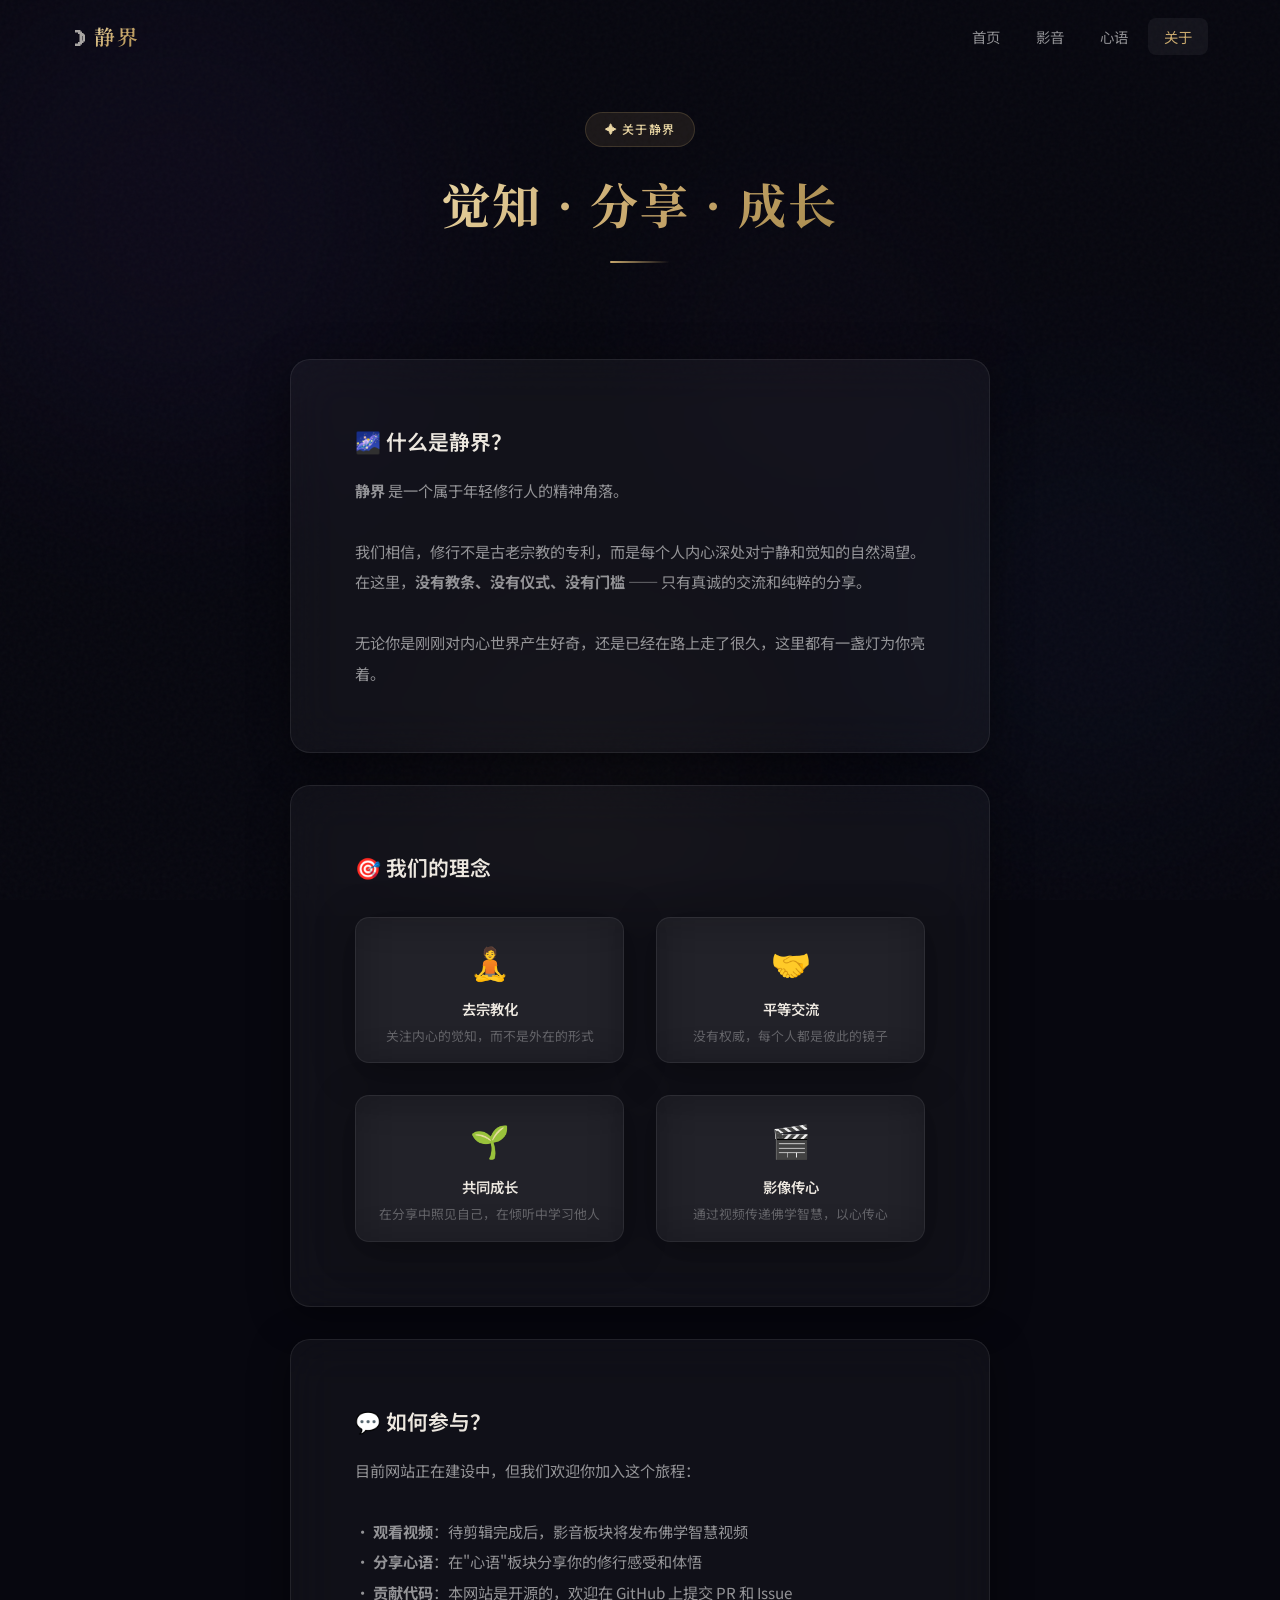
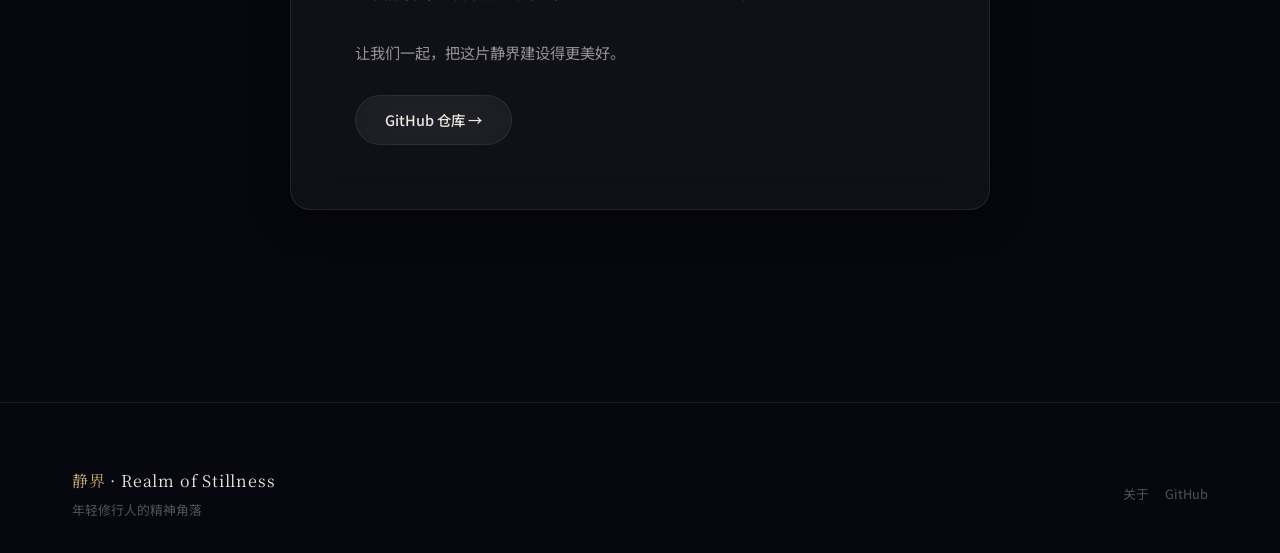
==== about.html @ 149574c6 "🎉 初版：静界网站 年轻修行人的精神角落 - 玻璃拟态(Glassmorphism) UI设计 - 深空底色 + 金色点缀配色系统 - 首页、影音、心语、关于 四个页面 - 响应式设计，适配桌面和移动" ====
<!DOCTYPE html>
<html lang="zh-CN">
<head>
  <meta charset="UTF-8">
  <meta name="viewport" content="width=device-width, initial-scale=1.0">
  <title>关于 · 静界</title>
  <meta name="description" content="关于静界 — 年轻修行人的精神角落的使命与愿景。">
  <link rel="stylesheet" href="css/style.css">
  <link rel="icon" href="data:image/svg+xml,<svg xmlns='http://www.w3.org/2000/svg' viewBox='0 0 100 100'><text y='.9em' font-size='90'>☽</text></svg>">
</head>
<body>

  <div class="background-canvas">
    <div class="orb"></div>
    <div class="orb"></div>
    <div class="orb"></div>
    <div class="orb"></div>
  </div>

  <nav class="navbar" id="navbar">
    <div class="navbar-inner">
      <a href="index.html" class="navbar-logo">
        <span class="logo-icon">☽</span>
        <span class="gold-text">静界</span>
      </a>
      <button class="menu-toggle" id="menuToggle" aria-label="菜单">
        <span></span><span></span><span></span>
      </button>
      <ul class="navbar-links" id="navLinks">
        <li><a href="index.html">首页</a></li>
        <li><a href="videos.html">影音</a></li>
        <li><a href="experience.html">心语</a></li>
        <li><a href="about.html" class="active">关于</a></li>
      </ul>
    </div>
  </nav>

  <section class="about-section">
    <div class="container">
      <div class="about-hero fade-in">
        <div class="hero-badge" style="display:inline-block;margin-bottom:1rem;">✦ 关于静界</div>
        <h1 class="section-title">
          <span class="chinese-title gold-text">觉知 · 分享 · 成长</span>
        </h1>
        <div class="divider divider-center"></div>
      </div>

      <div class="glass about-card fade-in fade-in-delay-1">
        <h2>🌌 什么是静界？</h2>
        <p>
          <strong>静界</strong> 是一个属于年轻修行人的精神角落。<br><br>
          我们相信，修行不是古老宗教的专利，而是每个人内心深处对宁静和觉知的自然渴望。在这里，<strong>没有教条、没有仪式、没有门槛</strong> —— 只有真诚的交流和纯粹的分享。<br><br>
          无论你是刚刚对内心世界产生好奇，还是已经在路上走了很久，这里都有一盏灯为你亮着。
        </p>
      </div>

      <div class="glass about-card fade-in fade-in-delay-2">
        <h2>🎯 我们的理念</h2>
        <div class="values">
          <div class="value-item glass" style="border-radius:var(--radius-md);padding:var(--space-sm);">
            <div class="value-icon">🧘</div>
            <h3>去宗教化</h3>
            <p>关注内心的觉知，而不是外在的形式</p>
          </div>
          <div class="value-item glass" style="border-radius:var(--radius-md);padding:var(--space-sm);">
            <div class="value-icon">🤝</div>
            <h3>平等交流</h3>
            <p>没有权威，每个人都是彼此的镜子</p>
          </div>
          <div class="value-item glass" style="border-radius:var(--radius-md);padding:var(--space-sm);">
            <div class="value-icon">🌱</div>
            <h3>共同成长</h3>
            <p>在分享中照见自己，在倾听中学习他人</p>
          </div>
          <div class="value-item glass" style="border-radius:var(--radius-md);padding:var(--space-sm);">
            <div class="value-icon">🎬</div>
            <h3>影像传心</h3>
            <p>通过视频传递佛学智慧，以心传心</p>
          </div>
        </div>
      </div>

      <div class="glass about-card fade-in fade-in-delay-3">
        <h2>💬 如何参与？</h2>
        <p>
          目前网站正在建设中，但我们欢迎你加入这个旅程：<br><br>
          · <strong>观看视频</strong>：待剪辑完成后，影音板块将发布佛学智慧视频<br>
          · <strong>分享心语</strong>：在"心语"板块分享你的修行感受和体悟<br>
          · <strong>贡献代码</strong>：本网站是开源的，欢迎在 GitHub 上提交 PR 和 Issue<br><br>
          让我们一起，把这片静界建设得更美好。
        </p>
        <br>
        <a href="https://github.com/tancong/jingjie" target="_blank" class="btn btn-glass" style="border-radius:100px;">
          GitHub 仓库 →
        </a>
      </div>
    </div>
  </section>

  <footer class="footer">
    <div class="container">
      <div class="footer-inner">
        <div>
          <div class="footer-brand"><span class="gold-text">静界</span> · Realm of Stillness</div>
          <div class="footer-text" style="margin-top:0.3rem;">年轻修行人的精神角落</div>
        </div>
        <div class="footer-links">
          <a href="about.html">关于</a>
          <a href="https://github.com/tancong/jingjie" target="_blank">GitHub</a>
        </div>
      </div>
    </div>
  </footer>

  <script src="js/main.js"></script>
</body>
</html>
---- css/style.css ----
/* ============================================
   静界 · Realm of Stillness
   Glass UI Design System
   ============================================ */

/* ----- Fonts ----- */
@import url('https://fonts.googleapis.com/css2?family=Noto+Serif+SC:wght@400;600;700&family=Noto+Sans+SC:wght@300;400;500;700&family=Inter:wght@300;400;500;600&display=swap');

/* ----- Reset & Base ----- */
*, *::before, *::after {
  margin: 0;
  padding: 0;
  box-sizing: border-box;
}

html {
  scroll-behavior: smooth;
  font-size: 16px;
}

body {
  font-family: 'Noto Sans SC', 'Inter', -apple-system, BlinkMacSystemFont, sans-serif;
  background: var(--bg-deep);
  color: var(--text-primary);
  min-height: 100vh;
  overflow-x: hidden;
  line-height: 1.7;
  -webkit-font-smoothing: antialiased;
}

/* ----- Design Tokens ----- */
:root {
  /* Background */
  --bg-deep: #07070f;
  --bg-dark: #0a0a1a;
  --bg-mid: #0f0f24;
  --bg-surface: #14142e;

  /* Glass */
  --glass-bg: rgba(255, 255, 255, 0.04);
  --glass-bg-hover: rgba(255, 255, 255, 0.08);
  --glass-bg-strong: rgba(255, 255, 255, 0.08);
  --glass-border: rgba(255, 255, 255, 0.08);
  --glass-border-hover: rgba(255, 255, 255, 0.18);
  --glass-shadow: 0 8px 40px rgba(0, 0, 0, 0.4);
  --glass-blur: blur(24px);

  /* Accent */
  --accent: #c9a96e;
  --accent-light: #e8d5a3;
  --accent-dim: #a88b4e;
  --accent-glow: rgba(201, 169, 110, 0.15);

  /* Text */
  --text-primary: #ede8e0;
  --text-secondary: rgba(255, 255, 255, 0.55);
  --text-tertiary: rgba(255, 255, 255, 0.3);

  /* Sizing */
  --radius-sm: 8px;
  --radius-md: 14px;
  --radius-lg: 20px;
  --radius-xl: 28px;

  /* Spacing */
  --space-xs: 0.5rem;
  --space-sm: 1rem;
  --space-md: 2rem;
  --space-lg: 4rem;
  --space-xl: 6rem;

  /* Transitions */
  --transition-fast: 0.2s ease;
  --transition-default: 0.35s cubic-bezier(0.4, 0, 0.2, 1);
  --transition-slow: 0.6s cubic-bezier(0.4, 0, 0.2, 1);

  /* Container */
  --container-max: 1200px;
}

/* ----- Background Canvas (animated) ----- */
.background-canvas {
  position: fixed;
  top: 0;
  left: 0;
  width: 100%;
  height: 100%;
  z-index: -1;
  overflow: hidden;
}

.background-canvas .orb {
  position: absolute;
  border-radius: 50%;
  filter: blur(100px);
  opacity: 0.3;
  animation: orbFloat 20s ease-in-out infinite;
}

.background-canvas .orb:nth-child(1) {
  width: 600px;
  height: 600px;
  background: radial-gradient(circle, rgba(100, 60, 180, 0.3), transparent);
  top: -10%;
  left: -10%;
  animation-delay: 0s;
  animation-duration: 25s;
}

.background-canvas .orb:nth-child(2) {
  width: 500px;
  height: 500px;
  background: radial-gradient(circle, rgba(60, 100, 200, 0.2), transparent);
  top: 40%;
  right: -5%;
  animation-delay: -5s;
  animation-duration: 20s;
}

.background-canvas .orb:nth-child(3) {
  width: 400px;
  height: 400px;
  background: radial-gradient(circle, rgba(180, 140, 80, 0.15), transparent);
  bottom: -10%;
  left: 30%;
  animation-delay: -10s;
  animation-duration: 22s;
}

.background-canvas .orb:nth-child(4) {
  width: 350px;
  height: 350px;
  background: radial-gradient(circle, rgba(140, 80, 180, 0.15), transparent);
  top: 20%;
  left: 50%;
  animation-delay: -15s;
  animation-duration: 18s;
}

@keyframes orbFloat {
  0%, 100% { transform: translate(0, 0) scale(1); }
  25% { transform: translate(50px, -60px) scale(1.05); }
  50% { transform: translate(-30px, 40px) scale(0.95); }
  75% { transform: translate(60px, 30px) scale(1.02); }
}

/* Subtle grain overlay */
.background-canvas::after {
  content: '';
  position: absolute;
  top: 0;
  left: 0;
  width: 100%;
  height: 100%;
  opacity: 0.03;
  background-image: url("data:image/svg+xml,%3Csvg viewBox='0 0 256 256' xmlns='http://www.w3.org/2000/svg'%3E%3Cfilter id='n'%3E%3CfeTurbulence type='fractalNoise' baseFrequency='0.9' numOctaves='4' stitchTiles='stitch'/%3E%3C/filter%3E%3Crect width='100%25' height='100%25' filter='url(%23n)'/%3E%3C/svg%3E");
  pointer-events: none;
}

/* ----- Glass Card ----- */
.glass {
  background: var(--glass-bg);
  backdrop-filter: var(--glass-blur);
  -webkit-backdrop-filter: var(--glass-blur);
  border: 1px solid var(--glass-border);
  border-radius: var(--radius-lg);
  box-shadow: var(--glass-shadow);
  transition: all var(--transition-default);
}

.glass:hover {
  background: var(--glass-bg-hover);
  border-color: var(--glass-border-hover);
  transform: translateY(-2px);
  box-shadow: 0 12px 48px rgba(0, 0, 0, 0.5), 0 0 40px var(--accent-glow);
}

.glass-strong {
  background: var(--glass-bg-strong);
  backdrop-filter: var(--glass-blur);
  -webkit-backdrop-filter: var(--glass-blur);
  border: 1px solid var(--glass-border);
  border-radius: var(--radius-lg);
  box-shadow: var(--glass-shadow);
}

.glass-card {
  padding: var(--space-md);
}

/* ----- Typography ----- */
.chinese-title {
  font-family: 'Noto Serif SC', 'Noto Sans SC', serif;
  font-weight: 700;
  letter-spacing: 0.05em;
}

.serif-text {
  font-family: 'Noto Serif SC', serif;
}

.gold-text {
  background: linear-gradient(135deg, var(--accent-light), var(--accent), var(--accent-dim));
  -webkit-background-clip: text;
  -webkit-text-fill-color: transparent;
  background-clip: text;
}

/* ----- Layout ----- */
.container {
  max-width: var(--container-max);
  margin: 0 auto;
  padding: 0 var(--space-md);
}

section {
  padding: var(--space-xl) 0;
}

.section-label {
  font-size: 0.75rem;
  text-transform: uppercase;
  letter-spacing: 0.15em;
  color: var(--accent);
  margin-bottom: var(--space-xs);
  font-weight: 500;
}

.section-title {
  font-size: clamp(1.5rem, 3vw, 2rem);
  font-weight: 700;
  margin-bottom: var(--space-sm);
  color: var(--text-primary);
}

.section-subtitle {
  color: var(--text-secondary);
  font-size: 0.95rem;
  max-width: 600px;
  line-height: 1.8;
}

/* ----- Navigation ----- */
.navbar {
  position: fixed;
  top: 0;
  left: 0;
  width: 100%;
  z-index: 1000;
  padding: 1rem 0;
  transition: all var(--transition-default);
}

.navbar.scrolled {
  background: rgba(7, 7, 15, 0.7);
  backdrop-filter: blur(30px);
  -webkit-backdrop-filter: blur(30px);
  border-bottom: 1px solid rgba(255, 255, 255, 0.05);
  padding: 0.6rem 0;
}

.navbar-inner {
  display: flex;
  align-items: center;
  justify-content: space-between;
  max-width: var(--container-max);
  margin: 0 auto;
  padding: 0 var(--space-md);
}

.navbar-logo {
  font-family: 'Noto Serif SC', serif;
  font-size: 1.3rem;
  font-weight: 700;
  color: var(--text-primary);
  text-decoration: none;
  letter-spacing: 0.1em;
  display: flex;
  align-items: center;
  gap: 0.5rem;
}

.navbar-logo .logo-icon {
  font-size: 1.5rem;
  opacity: 0.7;
}

.navbar-logo .gold-text {
  font-weight: 600;
}

.navbar-links {
  display: flex;
  gap: 0.25rem;
  list-style: none;
  align-items: center;
}

.navbar-links a {
  color: var(--text-secondary);
  text-decoration: none;
  padding: 0.5rem 1rem;
  border-radius: var(--radius-sm);
  font-size: 0.9rem;
  font-weight: 400;
  transition: all var(--transition-fast);
  position: relative;
}

.navbar-links a:hover,
.navbar-links a.active {
  color: var(--text-primary);
  background: rgba(255, 255, 255, 0.05);
}

.navbar-links a.active {
  color: var(--accent);
}

/* Mobile menu toggle */
.menu-toggle {
  display: none;
  flex-direction: column;
  gap: 5px;
  cursor: pointer;
  padding: 4px;
  background: none;
  border: none;
}

.menu-toggle span {
  display: block;
  width: 24px;
  height: 1.5px;
  background: var(--text-primary);
  border-radius: 2px;
  transition: all var(--transition-fast);
}

/* ----- Hero ----- */
.hero {
  min-height: 100vh;
  display: flex;
  align-items: center;
  justify-content: center;
  text-align: center;
  padding: var(--space-md);
  position: relative;
}

.hero-content {
  max-width: 720px;
}

.hero-badge {
  display: inline-block;
  padding: 0.4rem 1.2rem;
  border-radius: 100px;
  font-size: 0.75rem;
  letter-spacing: 0.1em;
  color: var(--accent-light);
  background: rgba(201, 169, 110, 0.1);
  border: 1px solid rgba(201, 169, 110, 0.2);
  margin-bottom: var(--space-md);
  font-weight: 500;
}

.hero-title {
  font-size: clamp(2.5rem, 6vw, 4.5rem);
  line-height: 1.2;
  margin-bottom: var(--space-sm);
  letter-spacing: 0.02em;
}

.hero-title .chinese-title {
  margin-bottom: 0.3rem;
}

.hero-subtitle {
  font-size: clamp(1rem, 2vw, 1.2rem);
  color: var(--text-secondary);
  line-height: 1.9;
  margin-bottom: var(--space-lg);
  font-weight: 300;
}

.hero-actions {
  display: flex;
  gap: var(--space-sm);
  justify-content: center;
  flex-wrap: wrap;
}

/* ----- Buttons ----- */
.btn {
  display: inline-flex;
  align-items: center;
  gap: 0.5rem;
  padding: 0.75rem 1.8rem;
  border-radius: 100px;
  font-size: 0.9rem;
  font-weight: 500;
  text-decoration: none;
  cursor: pointer;
  border: none;
  transition: all var(--transition-default);
  font-family: inherit;
}

.btn-primary {
  background: linear-gradient(135deg, var(--accent), var(--accent-dim));
  color: #0a0a1a;
  box-shadow: 0 4px 20px rgba(201, 169, 110, 0.25);
}

.btn-primary:hover {
  transform: translateY(-2px);
  box-shadow: 0 8px 30px rgba(201, 169, 110, 0.35);
}

.btn-glass {
  background: var(--glass-bg);
  backdrop-filter: var(--glass-blur);
  -webkit-backdrop-filter: var(--glass-blur);
  border: 1px solid var(--glass-border);
  color: var(--text-primary);
}

.btn-glass:hover {
  background: var(--glass-bg-hover);
  border-color: var(--glass-border-hover);
  transform: translateY(-2px);
}

.btn-sm {
  padding: 0.5rem 1.2rem;
  font-size: 0.8rem;
}

/* ----- Page Header ----- */
.page-header {
  padding-top: calc(80px + var(--space-xl));
  padding-bottom: var(--space-lg);
  text-align: center;
}

.page-header .section-title {
  font-size: clamp(2rem, 4vw, 2.8rem);
}

/* ----- Video Grid ----- */
.video-grid {
  display: grid;
  grid-template-columns: repeat(auto-fill, minmax(320px, 1fr));
  gap: var(--space-md);
  padding-bottom: var(--space-xl);
}

.video-card {
  border-radius: var(--radius-lg);
  overflow: hidden;
  cursor: pointer;
}

.video-card .video-thumb {
  position: relative;
  aspect-ratio: 16 / 9;
  background: var(--bg-surface);
  overflow: hidden;
  display: flex;
  align-items: center;
  justify-content: center;
}

.video-card .video-thumb .placeholder-icon {
  font-size: 3rem;
  opacity: 0.3;
}

.video-card .video-thumb .play-button {
  position: absolute;
  top: 50%;
  left: 50%;
  transform: translate(-50%, -50%);
  width: 56px;
  height: 56px;
  border-radius: 50%;
  background: rgba(255, 255, 255, 0.1);
  backdrop-filter: blur(12px);
  -webkit-backdrop-filter: blur(12px);
  border: 1.5px solid rgba(255, 255, 255, 0.2);
  display: flex;
  align-items: center;
  justify-content: center;
  transition: all var(--transition-default);
  color: var(--text-primary);
  font-size: 1.2rem;
}

.video-card:hover .play-button {
  background: var(--accent);
  border-color: var(--accent);
  color: #0a0a1a;
  transform: translate(-50%, -50%) scale(1.1);
  box-shadow: 0 0 40px rgba(201, 169, 110, 0.4);
}

.video-card .video-info {
  padding: var(--space-sm);
}

.video-card .video-info h3 {
  font-size: 1rem;
  font-weight: 600;
  margin-bottom: 0.3rem;
  color: var(--text-primary);
}

.video-card .video-info p {
  font-size: 0.85rem;
  color: var(--text-secondary);
  line-height: 1.6;
}

.video-card .video-meta {
  display: flex;
  align-items: center;
  gap: 0.75rem;
  margin-top: 0.5rem;
  font-size: 0.75rem;
  color: var(--text-tertiary);
}

/* ----- Experience Cards ----- */
.experience-grid {
  display: grid;
  grid-template-columns: repeat(auto-fill, minmax(340px, 1fr));
  gap: var(--space-md);
  padding-bottom: var(--space-xl);
}

.experience-card {
  padding: var(--space-md);
  border-radius: var(--radius-lg);
}

.experience-card .exp-header {
  display: flex;
  align-items: center;
  gap: var(--space-sm);
  margin-bottom: var(--space-sm);
}

.experience-card .exp-avatar {
  width: 42px;
  height: 42px;
  border-radius: 50%;
  background: linear-gradient(135deg, var(--accent-glow), var(--glass-bg-strong));
  border: 1px solid var(--glass-border);
  display: flex;
  align-items: center;
  justify-content: center;
  font-size: 1.2rem;
}

.experience-card .exp-author {
  font-size: 0.9rem;
  font-weight: 500;
}

.experience-card .exp-time {
  font-size: 0.75rem;
  color: var(--text-tertiary);
}

.experience-card .exp-content {
  font-size: 0.9rem;
  color: var(--text-secondary);
  line-height: 1.8;
  margin-bottom: var(--space-sm);
}

.experience-card .exp-tags {
  display: flex;
  gap: 0.4rem;
  flex-wrap: wrap;
}

.experience-card .exp-tags span {
  padding: 0.2rem 0.6rem;
  border-radius: 100px;
  font-size: 0.7rem;
  background: rgba(201, 169, 110, 0.1);
  color: var(--accent-light);
  border: 1px solid rgba(201, 169, 110, 0.15);
}

/* ----- About Page ----- */
.about-section {
  padding-top: calc(80px + var(--space-md));
  padding-bottom: var(--space-xl);
}

.about-hero {
  text-align: center;
  max-width: 700px;
  margin: 0 auto var(--space-xl);
}

.about-hero .section-title {
  font-size: clamp(2rem, 4vw, 3rem);
}

.about-card {
  padding: var(--space-lg);
  max-width: 700px;
  margin: 0 auto var(--space-md);
}

.about-card h2 {
  font-size: 1.3rem;
  margin-bottom: var(--space-sm);
  font-weight: 600;
}

.about-card p {
  color: var(--text-secondary);
  line-height: 2;
  font-size: 0.95rem;
}

.about-card .values {
  display: grid;
  grid-template-columns: 1fr 1fr;
  gap: var(--space-md);
  margin-top: var(--space-md);
}

.value-item {
  text-align: center;
  padding: var(--space-sm);
}

.value-item .value-icon {
  font-size: 2rem;
  margin-bottom: 0.5rem;
}

.value-item h3 {
  font-size: 0.9rem;
  font-weight: 600;
  margin-bottom: 0.3rem;
}

.value-item p {
  font-size: 0.8rem;
  color: var(--text-tertiary);
  line-height: 1.6;
}

/* ----- Footer ----- */
.footer {
  border-top: 1px solid var(--glass-border);
  padding: var(--space-lg) 0 var(--space-md);
  margin-top: var(--space-lg);
}

.footer-inner {
  display: flex;
  justify-content: space-between;
  align-items: center;
  flex-wrap: wrap;
  gap: var(--space-sm);
}

.footer-brand {
  font-family: 'Noto Serif SC', serif;
  font-size: 1rem;
  letter-spacing: 0.05em;
}

.footer-text {
  color: var(--text-tertiary);
  font-size: 0.8rem;
}

.footer-links {
  display: flex;
  gap: var(--space-sm);
}

.footer-links a {
  color: var(--text-tertiary);
  text-decoration: none;
  font-size: 0.8rem;
  transition: color var(--transition-fast);
}

.footer-links a:hover {
  color: var(--accent);
}

/* ----- Animations ----- */
.fade-in {
  opacity: 0;
  transform: translateY(30px);
  transition: opacity 0.8s ease, transform 0.8s ease;
}

.fade-in.visible {
  opacity: 1;
  transform: translateY(0);
}

.fade-in-delay-1 { transition-delay: 0.1s; }
.fade-in-delay-2 { transition-delay: 0.2s; }
.fade-in-delay-3 { transition-delay: 0.3s; }
.fade-in-delay-4 { transition-delay: 0.4s; }

/* Scroll indicator */
.scroll-indicator {
  position: absolute;
  bottom: 2rem;
  left: 50%;
  transform: translateX(-50%);
  display: flex;
  flex-direction: column;
  align-items: center;
  gap: 0.5rem;
  color: var(--text-tertiary);
  font-size: 0.7rem;
  letter-spacing: 0.1em;
  animation: scrollBounce 2s ease-in-out infinite;
}

.scroll-indicator .scroll-line {
  width: 1px;
  height: 40px;
  background: linear-gradient(to bottom, var(--text-tertiary), transparent);
}

@keyframes scrollBounce {
  0%, 100% { transform: translateX(-50%) translateY(0); }
  50% { transform: translateX(-50%) translateY(8px); }
}

/* ----- Section Divider ----- */
.divider {
  width: 60px;
  height: 2px;
  background: linear-gradient(90deg, var(--accent), transparent);
  margin: var(--space-sm) 0 var(--space-md);
  border-radius: 2px;
}

.divider-center {
  margin-left: auto;
  margin-right: auto;
}

/* ----- Empty State ----- */
.empty-state {
  text-align: center;
  padding: var(--space-xl) var(--space-md);
}

.empty-state .empty-icon {
  font-size: 4rem;
  opacity: 0.2;
  margin-bottom: var(--space-sm);
}

.empty-state h3 {
  font-size: 1.2rem;
  margin-bottom: 0.5rem;
}

.empty-state p {
  color: var(--text-tertiary);
  font-size: 0.9rem;
}

/* ----- Responsive ----- */
@media (max-width: 768px) {
  :root {
    --space-md: 1.25rem;
    --space-lg: 2.5rem;
    --space-xl: 4rem;
  }

  .navbar-links {
    display: none;
    position: fixed;
    top: 0;
    left: 0;
    width: 100%;
    height: 100vh;
    background: rgba(7, 7, 15, 0.95);
    backdrop-filter: blur(30px);
    -webkit-backdrop-filter: blur(30px);
    flex-direction: column;
    align-items: center;
    justify-content: center;
    gap: 0.5rem;
  }

  .navbar-links.open {
    display: flex;
  }

  .navbar-links a {
    font-size: 1.2rem;
    padding: 0.8rem 2rem;
  }

  .menu-toggle {
    display: flex;
  }

  .video-grid {
    grid-template-columns: 1fr;
  }

  .experience-grid {
    grid-template-columns: 1fr;
  }

  .about-card {
    padding: var(--space-md);
  }

  .about-card .values {
    grid-template-columns: 1fr;
  }

  .footer-inner {
    flex-direction: column;
    text-align: center;
  }

  .hero-actions {
    flex-direction: column;
    align-items: center;
  }
}

@media (max-width: 480px) {
  .hero-title {
    font-size: clamp(2rem, 8vw, 2.8rem);
  }
}

/* ----- Selection ----- */
::selection {
  background: rgba(201, 169, 110, 0.3);
  color: var(--text-primary);
}

/* ----- Scrollbar ----- */
::-webkit-scrollbar {
  width: 6px;
}

::-webkit-scrollbar-track {
  background: var(--bg-deep);
}

::-webkit-scrollbar-thumb {
  background: rgba(255, 255, 255, 0.08);
  border-radius: 3px;
}

::-webkit-scrollbar-thumb:hover {
  background: rgba(255, 255, 255, 0.15);
}
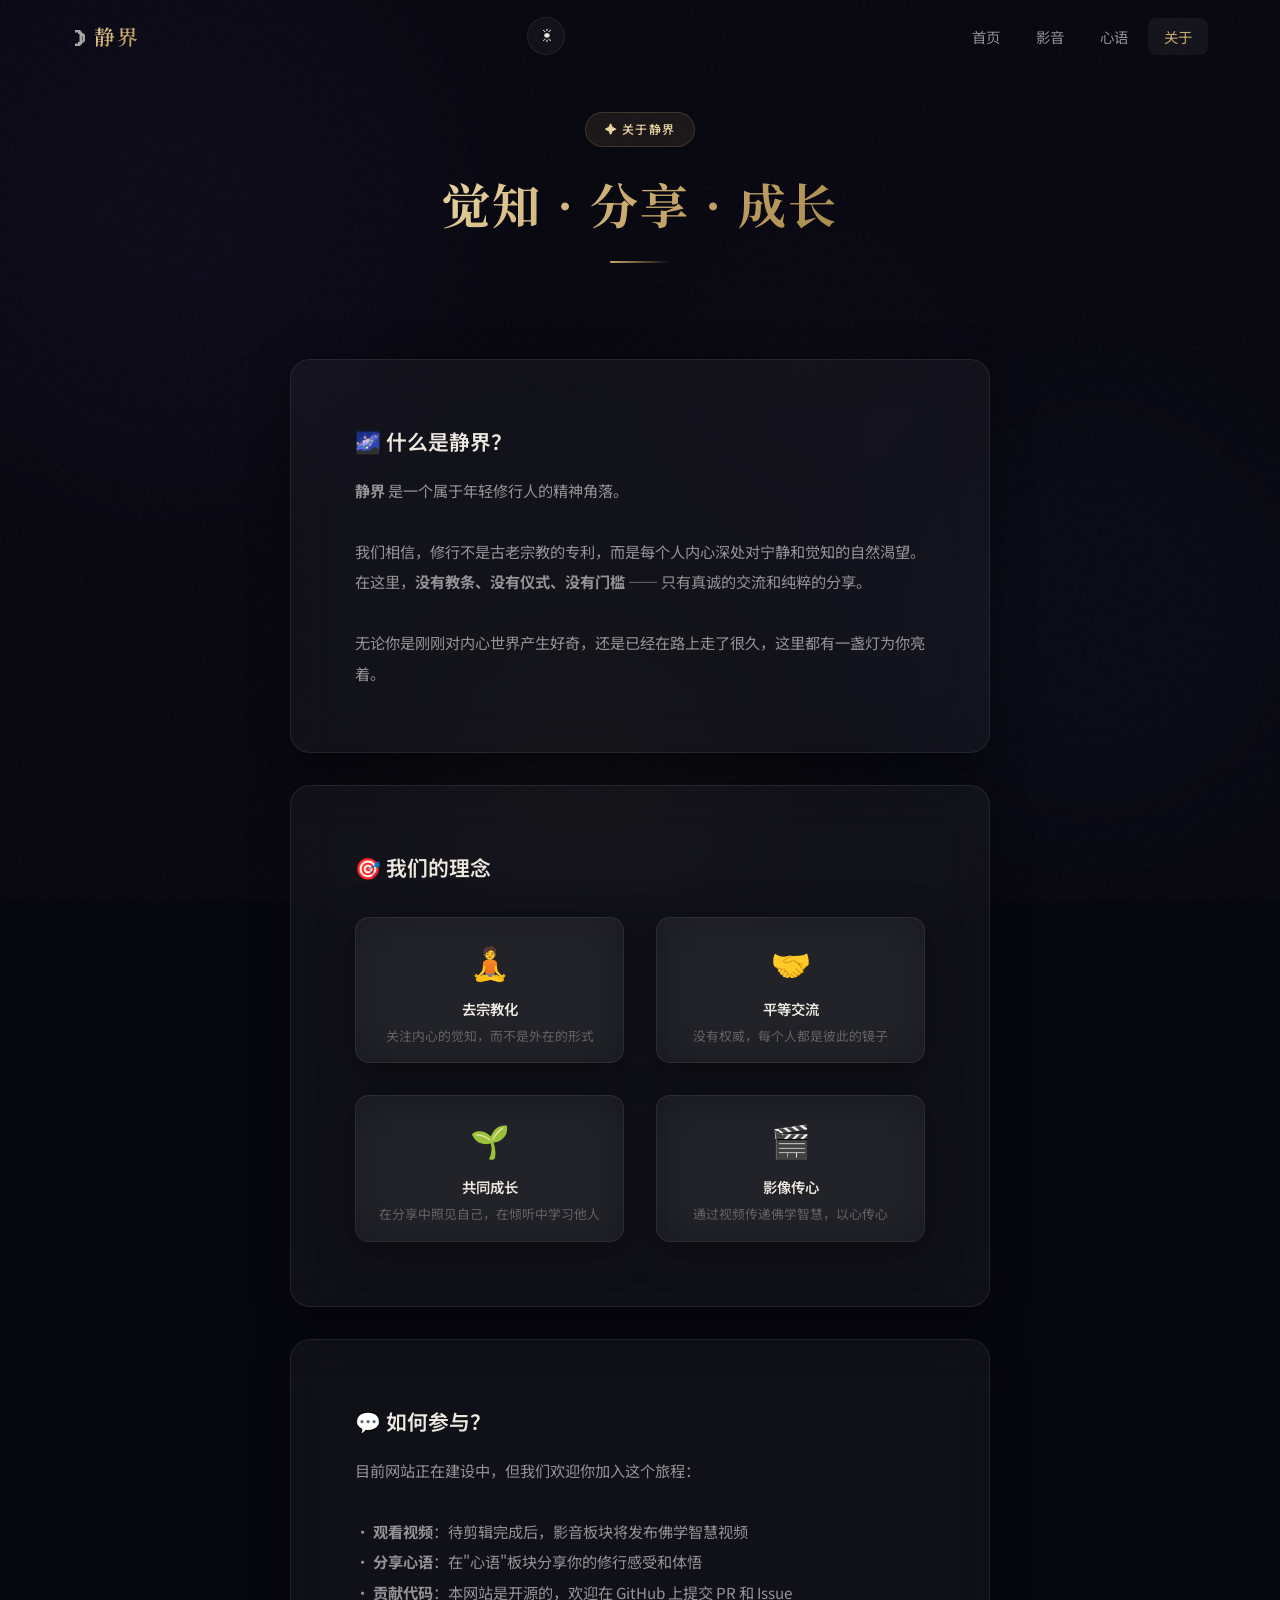
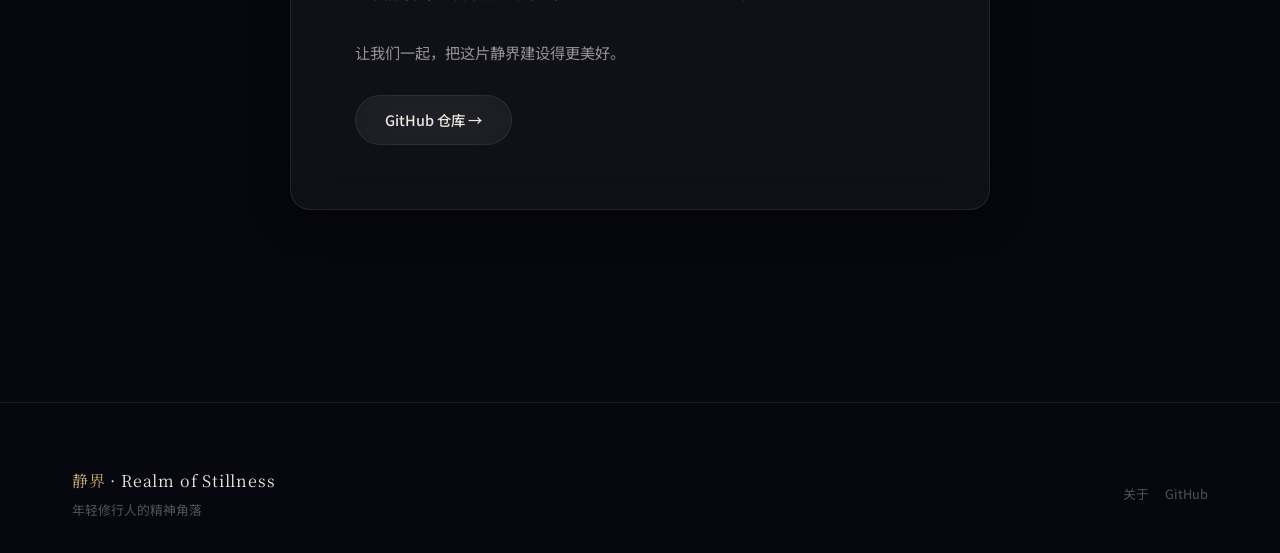
==== commit 61244317: "🌗 亮色/暗色主题切换 — 支持 localStorage 记忆" ====
--- a/about.html
+++ b/about.html
@@ -5,6 +5,21 @@
   <meta name="viewport" content="width=device-width, initial-scale=1.0">
   <title>关于 · 静界</title>
   <meta name="description" content="关于静界 — 年轻修行人的精神角落的使命与愿景。">
+  <!-- Open Graph -->
+  <meta property="og:title" content="觉知 · 分享 · 成长 — 关于静界">
+  <meta property="og:description" content="一个属于年轻修行人的精神角落。没有教条、没有仪式、没有门槛 — 只有真诚的交流和纯粹的分享。">
+  <meta property="og:url" content="https://1332505739.github.io/jingjie/about">
+  <meta property="og:type" content="website">
+  <meta property="og:site_name" content="静界">
+  <!-- Twitter Card -->
+  <meta name="twitter:card" content="summary_large_image">
+  <meta name="twitter:title" content="觉知 · 分享 · 成长 — 关于静界">
+  <meta name="twitter:description" content="一个属于年轻修行人的精神角落。没有教条、没有仪式、没有门槛。">
+  <link rel="preconnect" href="https://fonts.googleapis.com">
+  <link rel="preconnect" href="https://fonts.gstatic.com" crossorigin>
+  <link rel="preload" as="style" href="https://fonts.googleapis.com/css2?family=Noto+Serif+SC:wght@400;600;700&family=Noto+Sans+SC:wght@300;400;500;700&family=Inter:wght@300;400;500;600&display=swap">
+  <!-- Canonical -->
+  <link rel="canonical" href="https://1332505739.github.io/jingjie/about">
   <link rel="stylesheet" href="css/style.css">
   <link rel="icon" href="data:image/svg+xml,<svg xmlns='http://www.w3.org/2000/svg' viewBox='0 0 100 100'><text y='.9em' font-size='90'>☽</text></svg>">
 </head>
@@ -23,6 +38,7 @@
         <span class="logo-icon">☽</span>
         <span class="gold-text">静界</span>
       </a>
+      <button class="theme-toggle" id="themeToggle" aria-label="切换主题" title="切换亮色/暗色">☀</button>
       <button class="menu-toggle" id="menuToggle" aria-label="菜单">
         <span></span><span></span><span></span>
       </button>
@@ -90,7 +106,7 @@
           让我们一起，把这片静界建设得更美好。
         </p>
         <br>
-        <a href="https://github.com/tancong/jingjie" target="_blank" class="btn btn-glass" style="border-radius:100px;">
+        <a href="https://github.com/1332505739/jingjie" target="_blank" class="btn btn-glass" style="border-radius:100px;">
           GitHub 仓库 →
         </a>
       </div>
@@ -106,7 +122,7 @@
         </div>
         <div class="footer-links">
           <a href="about.html">关于</a>
-          <a href="https://github.com/tancong/jingjie" target="_blank">GitHub</a>
+          <a href="https://github.com/1332505739/jingjie" target="_blank">GitHub</a>
         </div>
       </div>
     </div>
--- a/css/style.css
+++ b/css/style.css
@@ -76,6 +76,47 @@
 
   /* Container */
   --container-max: 1200px;
+
+  /* Nav */
+  --nav-bg: rgba(7, 7, 15, 0.7);
+  --nav-menu-bg: rgba(7, 7, 15, 0.95);
+}
+
+/* ----- Light Theme ----- */
+[data-theme="light"] {
+  /* Background */
+  --bg-deep: #f3efe6;
+  --bg-dark: #faf7f1;
+  --bg-mid: #fffef9;
+  --bg-surface: #ede8da;
+
+  /* Glass */
+  --glass-bg: rgba(255, 255, 255, 0.55);
+  --glass-bg-hover: rgba(255, 255, 255, 0.78);
+  --glass-bg-strong: rgba(255, 255, 255, 0.65);
+  --glass-border: rgba(0, 0, 0, 0.06);
+  --glass-border-hover: rgba(0, 0, 0, 0.12);
+  --glass-shadow: 0 8px 40px rgba(0, 0, 0, 0.06);
+
+  /* Accent — same gold, slightly warmer */
+  --accent: #b8954a;
+  --accent-light: #d4bd82;
+  --accent-dim: #927535;
+  --accent-glow: rgba(184, 149, 74, 0.12);
+
+  /* Text */
+  --text-primary: #2c2416;
+  --text-secondary: rgba(44, 36, 22, 0.55);
+  --text-tertiary: rgba(44, 36, 22, 0.3);
+
+  /* Nav */
+  --nav-bg: rgba(243, 239, 230, 0.75);
+  --nav-menu-bg: rgba(243, 239, 230, 0.95);
+}
+
+/* Smooth theme transition */
+body, .glass, .glass-strong, .navbar, .btn, .footer {
+  transition: background-color 0.4s ease, color 0.4s ease, border-color 0.4s ease;
 }
 
 /* ----- Background Canvas (animated) ----- */
@@ -252,7 +293,7 @@
 }
 
 .navbar.scrolled {
-  background: rgba(7, 7, 15, 0.7);
+  background: var(--nav-bg);
   backdrop-filter: blur(30px);
   -webkit-backdrop-filter: blur(30px);
   border-bottom: 1px solid rgba(255, 255, 255, 0.05);
@@ -335,6 +376,36 @@
   background: var(--text-primary);
   border-radius: 2px;
   transition: all var(--transition-fast);
+}
+
+/* Theme toggle */
+.theme-toggle {
+  display: flex;
+  align-items: center;
+  justify-content: center;
+  width: 38px;
+  height: 38px;
+  border-radius: 50%;
+  border: 1px solid var(--glass-border);
+  background: var(--glass-bg);
+  backdrop-filter: var(--glass-blur);
+  -webkit-backdrop-filter: var(--glass-blur);
+  color: var(--text-primary);
+  font-size: 1.1rem;
+  cursor: pointer;
+  transition: all var(--transition-default);
+  margin-right: 0.25rem;
+}
+
+.theme-toggle:hover {
+  background: var(--glass-bg-hover);
+  border-color: var(--accent);
+  transform: scale(1.05);
+  box-shadow: 0 0 16px var(--accent-glow);
+}
+
+[data-theme="light"] .theme-toggle {
+  color: var(--accent-dim);
 }
 
 /* ----- Hero ----- */
@@ -795,7 +866,7 @@
     left: 0;
     width: 100%;
     height: 100vh;
-    background: rgba(7, 7, 15, 0.95);
+    background: var(--nav-menu-bg);
     backdrop-filter: blur(30px);
     -webkit-backdrop-filter: blur(30px);
     flex-direction: column;
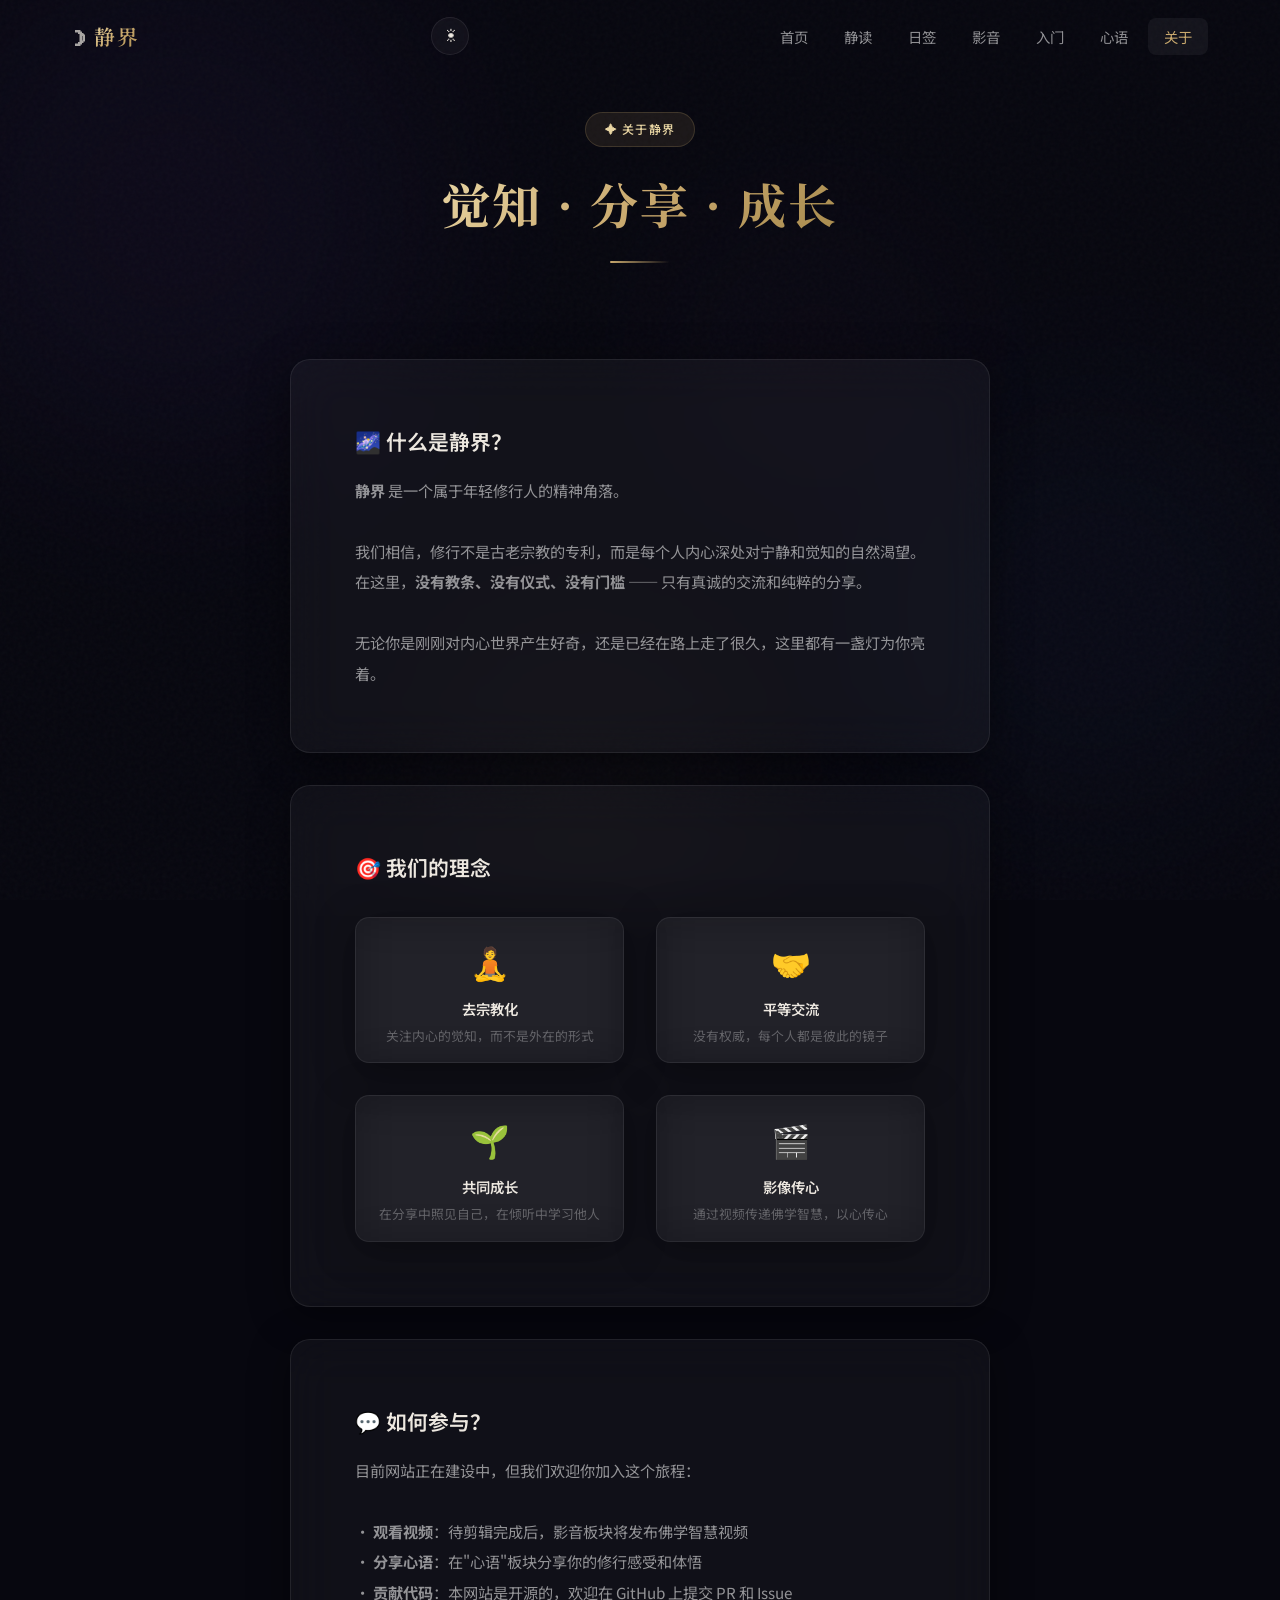
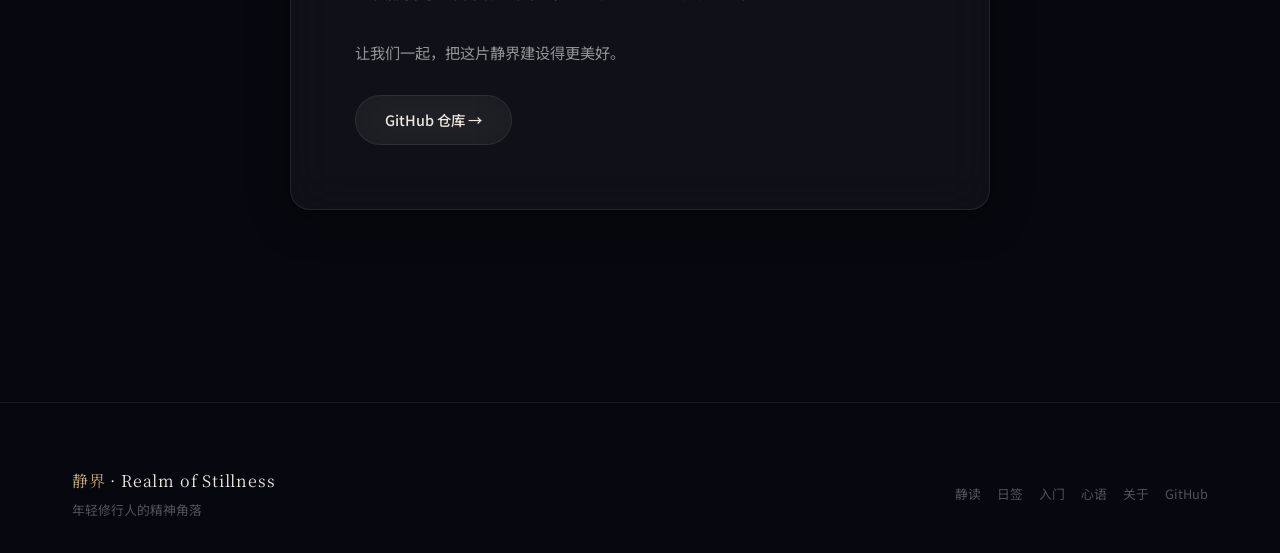
==== commit 7cfe8f64: "📚 内容扩展：静读、日签、入门 + 首页章节导航 + 全局翻新" ====
--- a/about.html
+++ b/about.html
@@ -44,7 +44,10 @@
       </button>
       <ul class="navbar-links" id="navLinks">
         <li><a href="index.html">首页</a></li>
+        <li><a href="jingdu.html">静读</a></li>
+        <li><a href="riqian.html">日签</a></li>
         <li><a href="videos.html">影音</a></li>
+        <li><a href="rumen.html">入门</a></li>
         <li><a href="experience.html">心语</a></li>
         <li><a href="about.html" class="active">关于</a></li>
       </ul>
@@ -121,6 +124,10 @@
           <div class="footer-text" style="margin-top:0.3rem;">年轻修行人的精神角落</div>
         </div>
         <div class="footer-links">
+          <a href="jingdu.html">静读</a>
+          <a href="riqian.html">日签</a>
+          <a href="rumen.html">入门</a>
+          <a href="experience.html">心语</a>
           <a href="about.html">关于</a>
           <a href="https://github.com/1332505739/jingjie" target="_blank">GitHub</a>
         </div>
--- a/css/style.css
+++ b/css/style.css
@@ -927,6 +927,288 @@
   color: var(--text-primary);
 }
 
+/* ----- Reading Cards (静读) ----- */
+.reading-card {
+  margin-bottom: var(--space-lg);
+  padding-bottom: var(--space-lg);
+  border-bottom: 1px solid var(--glass-border);
+}
+
+.reading-card:last-child {
+  border-bottom: none;
+  margin-bottom: var(--space-xl);
+}
+
+.reading-badge {
+  display: inline-block;
+  font-size: 0.7rem;
+  letter-spacing: 0.15em;
+  color: var(--accent);
+  margin-bottom: var(--space-sm);
+  font-weight: 500;
+}
+
+.reading-title {
+  font-family: 'Noto Serif SC', serif;
+  font-size: 1.6rem;
+  font-weight: 700;
+  margin-bottom: var(--space-sm);
+  color: var(--gold, var(--accent-light));
+}
+
+.reading-sutra {
+  background: var(--glass-bg);
+  border: 1px solid var(--glass-border);
+  border-left: 3px solid var(--accent);
+  border-radius: 0 var(--radius-md) var(--radius-md) 0;
+  padding: var(--space-sm) var(--space-md);
+  margin-bottom: var(--space-sm);
+}
+
+.sutra-original {
+  font-family: 'Noto Serif SC', serif;
+  font-size: 1.05rem;
+  line-height: 1.9;
+  color: var(--text-primary);
+  letter-spacing: 0.03em;
+}
+
+.sutra-source {
+  font-size: 0.75rem;
+  color: var(--text-tertiary);
+  margin-top: 0.5rem;
+  text-align: right;
+  font-style: italic;
+}
+
+.reading-interpretation {
+  padding: var(--space-sm) 0;
+}
+
+.reading-interpretation h3 {
+  font-size: 0.85rem;
+  font-weight: 600;
+  color: var(--accent);
+  margin-bottom: var(--space-xs);
+  letter-spacing: 0.05em;
+}
+
+.reading-interpretation p {
+  font-size: 0.9rem;
+  line-height: 1.85;
+  color: var(--text-secondary);
+  margin-bottom: 0.6rem;
+}
+
+.reading-interpretation p:last-child {
+  margin-bottom: 0;
+}
+
+/* ----- Daily Quote (日签) ----- */
+.riqian-today {
+  padding: var(--space-lg) var(--space-md);
+  border-radius: var(--radius-xl);
+  text-align: center;
+  margin-bottom: var(--space-lg);
+}
+
+.riqian-day {
+  font-size: 0.7rem;
+  letter-spacing: 0.15em;
+  color: var(--accent);
+  margin-bottom: var(--space-md);
+}
+
+.riqian-quote {
+  font-family: 'Noto Serif SC', serif;
+  font-size: clamp(1.4rem, 3vw, 2rem);
+  font-weight: 600;
+  line-height: 1.7;
+  color: var(--text-primary);
+  margin-bottom: var(--space-sm);
+  letter-spacing: 0.03em;
+  border: none;
+  padding: 0;
+}
+
+.riqian-author {
+  font-size: 0.85rem;
+  color: var(--accent);
+  margin-bottom: var(--space-sm);
+  font-weight: 500;
+}
+
+.riqian-divider {
+  width: 40px;
+  height: 1px;
+  background: var(--accent);
+  margin: var(--space-sm) auto;
+  opacity: 0.4;
+}
+
+.riqian-note {
+  font-size: 0.85rem;
+  color: var(--text-tertiary);
+  line-height: 1.7;
+  max-width: 400px;
+  margin: 0 auto;
+}
+
+/* Riqian grid */
+.riqian-grid {
+  display: grid;
+  grid-template-columns: repeat(auto-fill, minmax(200px, 1fr));
+  gap: var(--space-sm);
+  padding-bottom: var(--space-xl);
+}
+
+.riqian-grid-item {
+  padding: var(--space-sm);
+  border-radius: var(--radius-md);
+  cursor: default;
+}
+
+.riqian-grid-day {
+  font-size: 0.65rem;
+  letter-spacing: 0.1em;
+  color: var(--accent);
+  margin-bottom: 0.5rem;
+  opacity: 0.6;
+}
+
+.riqian-grid-item blockquote {
+  font-family: 'Noto Serif SC', serif;
+  font-size: 0.88rem;
+  line-height: 1.6;
+  color: var(--text-primary);
+  margin-bottom: 0.3rem;
+  border: none;
+  padding: 0;
+}
+
+.riqian-grid-author {
+  font-size: 0.7rem;
+  color: var(--text-tertiary);
+}
+
+/* ----- Section Nav (首页章节导航) ----- */
+.section-nav {
+  display: grid;
+  grid-template-columns: repeat(auto-fill, minmax(220px, 1fr));
+  gap: var(--space-sm);
+  margin-bottom: var(--space-xl);
+}
+
+.section-nav-card {
+  padding: var(--space-md);
+  border-radius: var(--radius-lg);
+  text-decoration: none;
+  color: inherit;
+  transition: all var(--transition-default);
+  cursor: pointer;
+  position: relative;
+  overflow: hidden;
+}
+
+.section-nav-card:hover {
+  transform: translateY(-4px);
+}
+
+.section-nav-card .nav-card-icon {
+  font-size: 1.8rem;
+  margin-bottom: var(--space-xs);
+  display: block;
+}
+
+.section-nav-card .nav-card-title {
+  font-family: 'Noto Serif SC', serif;
+  font-size: 1.1rem;
+  font-weight: 600;
+  margin-bottom: 0.3rem;
+  color: var(--text-primary);
+}
+
+.section-nav-card .nav-card-desc {
+  font-size: 0.8rem;
+  color: var(--text-tertiary);
+  line-height: 1.6;
+}
+
+/* ----- Beginner Guide (入门) ----- */
+.guide-card {
+  margin-bottom: var(--space-md);
+  padding: var(--space-md);
+  border-radius: var(--radius-lg);
+}
+
+.guide-card .guide-number {
+  display: inline-block;
+  width: 36px;
+  height: 36px;
+  line-height: 36px;
+  text-align: center;
+  border-radius: 50%;
+  background: var(--accent-glow);
+  color: var(--accent);
+  font-weight: 700;
+  font-size: 0.9rem;
+  margin-bottom: var(--space-sm);
+}
+
+.guide-card h3 {
+  font-family: 'Noto Serif SC', serif;
+  font-size: 1.2rem;
+  margin-bottom: var(--space-xs);
+  color: var(--text-primary);
+}
+
+.guide-card p {
+  font-size: 0.9rem;
+  line-height: 1.8;
+  color: var(--text-secondary);
+  margin-bottom: 0.6rem;
+}
+
+.guide-card .guide-tip {
+  background: var(--glass-bg);
+  border-radius: var(--radius-sm);
+  padding: var(--space-sm);
+  margin-top: var(--space-sm);
+  font-size: 0.85rem;
+  color: var(--accent-light);
+  line-height: 1.7;
+}
+
+.guide-card .guide-tip::before {
+  content: '💡 试试看：';
+  font-weight: 600;
+}
+
+/* ----- Responsive reads ----- */
+@media (max-width: 768px) {
+  .riqian-grid {
+    grid-template-columns: 1fr 1fr;
+  }
+
+  .section-nav {
+    grid-template-columns: 1fr;
+  }
+
+  .riqian-today {
+    padding: var(--space-md) var(--space-sm);
+  }
+}
+
+@media (max-width: 480px) {
+  .riqian-grid {
+    grid-template-columns: 1fr;
+  }
+
+  .riqian-quote {
+    font-size: 1.2rem;
+  }
+}
+
 /* ----- Scrollbar ----- */
 ::-webkit-scrollbar {
   width: 6px;
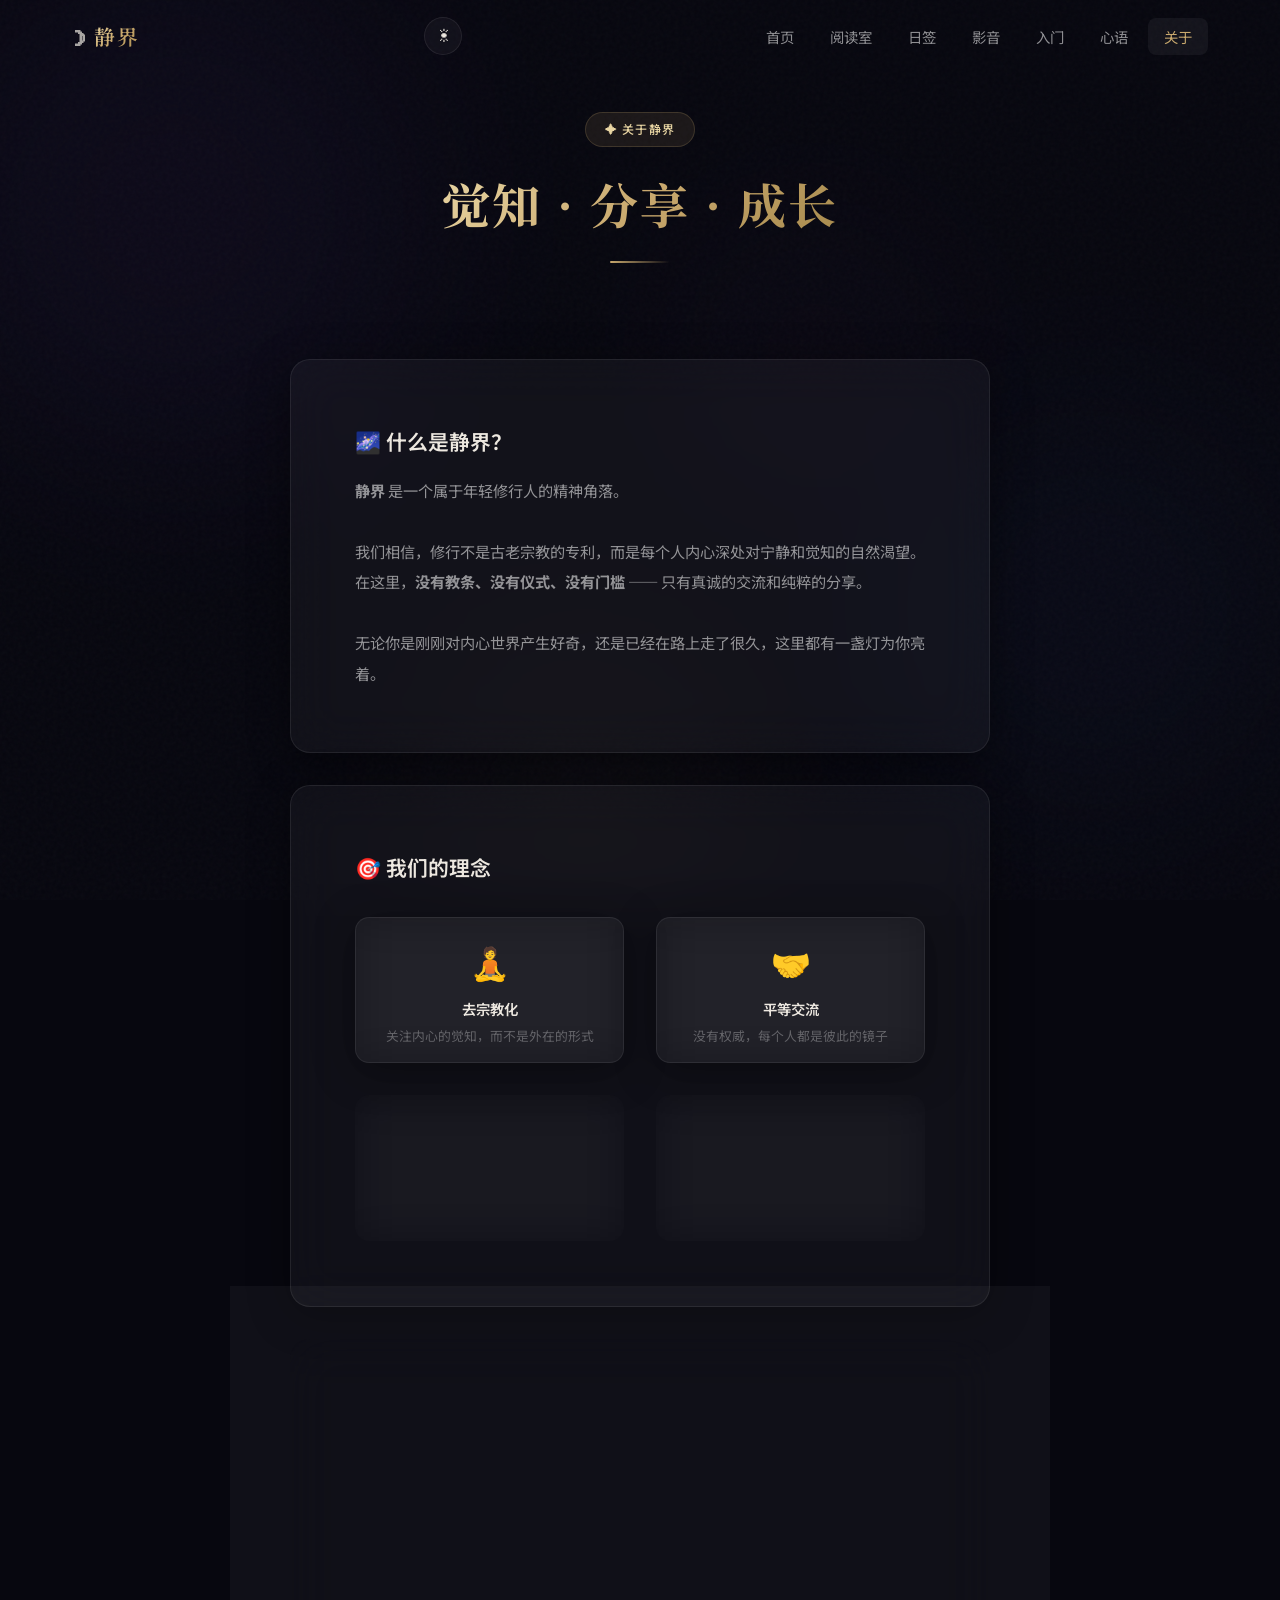
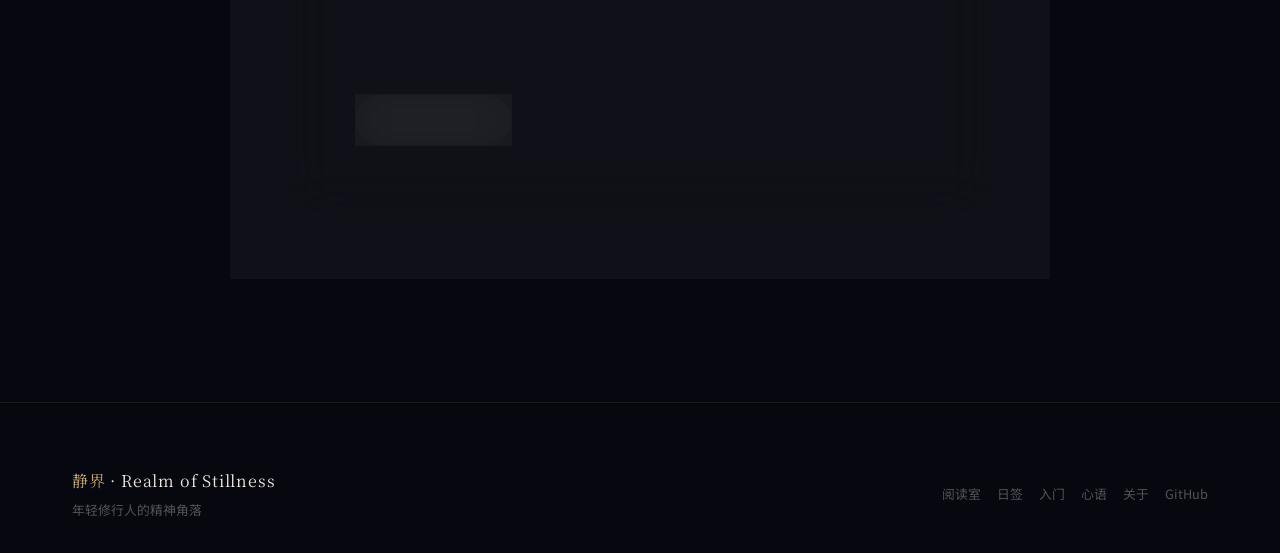
==== commit 34042b7f: "📚 阅读室上线 — 佛道儒三家经典，沉浸式阅读器 + 章节导航 + 键盘翻页" ====
--- a/about.html
+++ b/about.html
@@ -44,7 +44,7 @@
       </button>
       <ul class="navbar-links" id="navLinks">
         <li><a href="index.html">首页</a></li>
-        <li><a href="jingdu.html">静读</a></li>
+        <li><a href="yuedu.html">阅读室</a></li>
         <li><a href="riqian.html">日签</a></li>
         <li><a href="videos.html">影音</a></li>
         <li><a href="rumen.html">入门</a></li>
@@ -124,7 +124,7 @@
           <div class="footer-text" style="margin-top:0.3rem;">年轻修行人的精神角落</div>
         </div>
         <div class="footer-links">
-          <a href="jingdu.html">静读</a>
+          <a href="yuedu.html">阅读室</a>
           <a href="riqian.html">日签</a>
           <a href="rumen.html">入门</a>
           <a href="experience.html">心语</a>
--- a/css/style.css
+++ b/css/style.css
@@ -1184,6 +1184,171 @@
   font-weight: 600;
 }
 
+/* ----- Reading Room (阅读室) ----- */
+/* Text card list */
+.text-card {
+  padding: var(--space-md);
+  border-radius: var(--radius-lg);
+  margin-bottom: var(--space-sm);
+  transition: all var(--transition-default);
+}
+
+.text-card:hover {
+  border-color: var(--accent);
+  box-shadow: 0 8px 32px var(--accent-glow);
+}
+
+.text-card-header {
+  display: flex;
+  justify-content: space-between;
+  align-items: center;
+  margin-bottom: 0.3rem;
+}
+
+.text-card-title {
+  font-family: 'Noto Serif SC', serif;
+  font-size: 1.15rem;
+  font-weight: 600;
+  color: var(--text-primary);
+}
+
+.text-card-badge {
+  font-size: 0.65rem;
+  color: var(--accent);
+  background: var(--accent-glow);
+  padding: 0.2rem 0.6rem;
+  border-radius: 100px;
+  font-weight: 500;
+  letter-spacing: 0.05em;
+}
+
+.text-card-author {
+  font-size: 0.75rem;
+  color: var(--accent);
+  margin-bottom: 0.4rem;
+  font-weight: 500;
+}
+
+.text-card-desc {
+  font-size: 0.85rem;
+  color: var(--text-tertiary);
+  line-height: 1.6;
+}
+
+/* Reader toolbar */
+.reader-toolbar {
+  display: flex;
+  justify-content: space-between;
+  align-items: center;
+  margin-bottom: var(--space-lg);
+  padding-bottom: var(--space-sm);
+  border-bottom: 1px solid var(--glass-border);
+  flex-wrap: wrap;
+  gap: var(--space-xs);
+}
+
+.reader-nav {
+  display: flex;
+  align-items: center;
+  gap: var(--space-xs);
+}
+
+.reader-chapter-indicator {
+  font-size: 0.75rem;
+  color: var(--text-tertiary);
+  min-width: 3rem;
+  text-align: center;
+  font-variant-numeric: tabular-nums;
+}
+
+/* Reader content */
+.reader-content {
+  padding-bottom: var(--space-xl);
+}
+
+.chapter-header {
+  text-align: center;
+  margin-bottom: var(--space-lg);
+  opacity: 0;
+  transform: translateY(20px);
+  transition: opacity 0.6s ease, transform 0.6s ease;
+}
+
+.chapter-header.visible {
+  opacity: 1;
+  transform: translateY(0);
+}
+
+.chapter-book-title {
+  font-family: 'Noto Serif SC', serif;
+  font-size: 1rem;
+  color: var(--accent);
+  margin-bottom: 0.2rem;
+  font-weight: 500;
+}
+
+.chapter-book-author {
+  font-size: 0.75rem;
+  color: var(--text-tertiary);
+}
+
+.chapter-title {
+  font-family: 'Noto Serif SC', serif;
+  font-size: 1.3rem;
+  font-weight: 600;
+  margin-bottom: var(--space-md);
+  color: var(--text-primary);
+  opacity: 0;
+  transform: translateY(20px);
+  transition: opacity 0.6s ease, transform 0.6s ease;
+  transition-delay: 0.1s;
+}
+
+.chapter-title.visible {
+  opacity: 1;
+  transform: translateY(0);
+}
+
+.chapter-body {
+  font-family: 'Noto Serif SC', 'Noto Sans SC', serif;
+  font-size: 1.05rem;
+  line-height: 2.1;
+  color: var(--text-secondary);
+  letter-spacing: 0.02em;
+  text-align: justify;
+  opacity: 0;
+  transform: translateY(20px);
+  transition: opacity 0.6s ease, transform 0.6s ease;
+  transition-delay: 0.2s;
+}
+
+.chapter-body.visible {
+  opacity: 1;
+  transform: translateY(0);
+}
+
+.chapter-body p {
+  margin-bottom: 1.2em;
+  text-indent: 2em;
+}
+
+.chapter-body p:first-child {
+  text-indent: 0;
+}
+
+/* Reading progress bar */
+.reading-progress {
+  position: fixed;
+  top: 0;
+  left: 0;
+  height: 3px;
+  background: linear-gradient(90deg, var(--accent-dim), var(--accent-light));
+  width: 0%;
+  z-index: 2000;
+  transition: width 0.4s ease;
+  border-radius: 0 2px 2px 0;
+}
+
 /* ----- Responsive reads ----- */
 @media (max-width: 768px) {
   .riqian-grid {
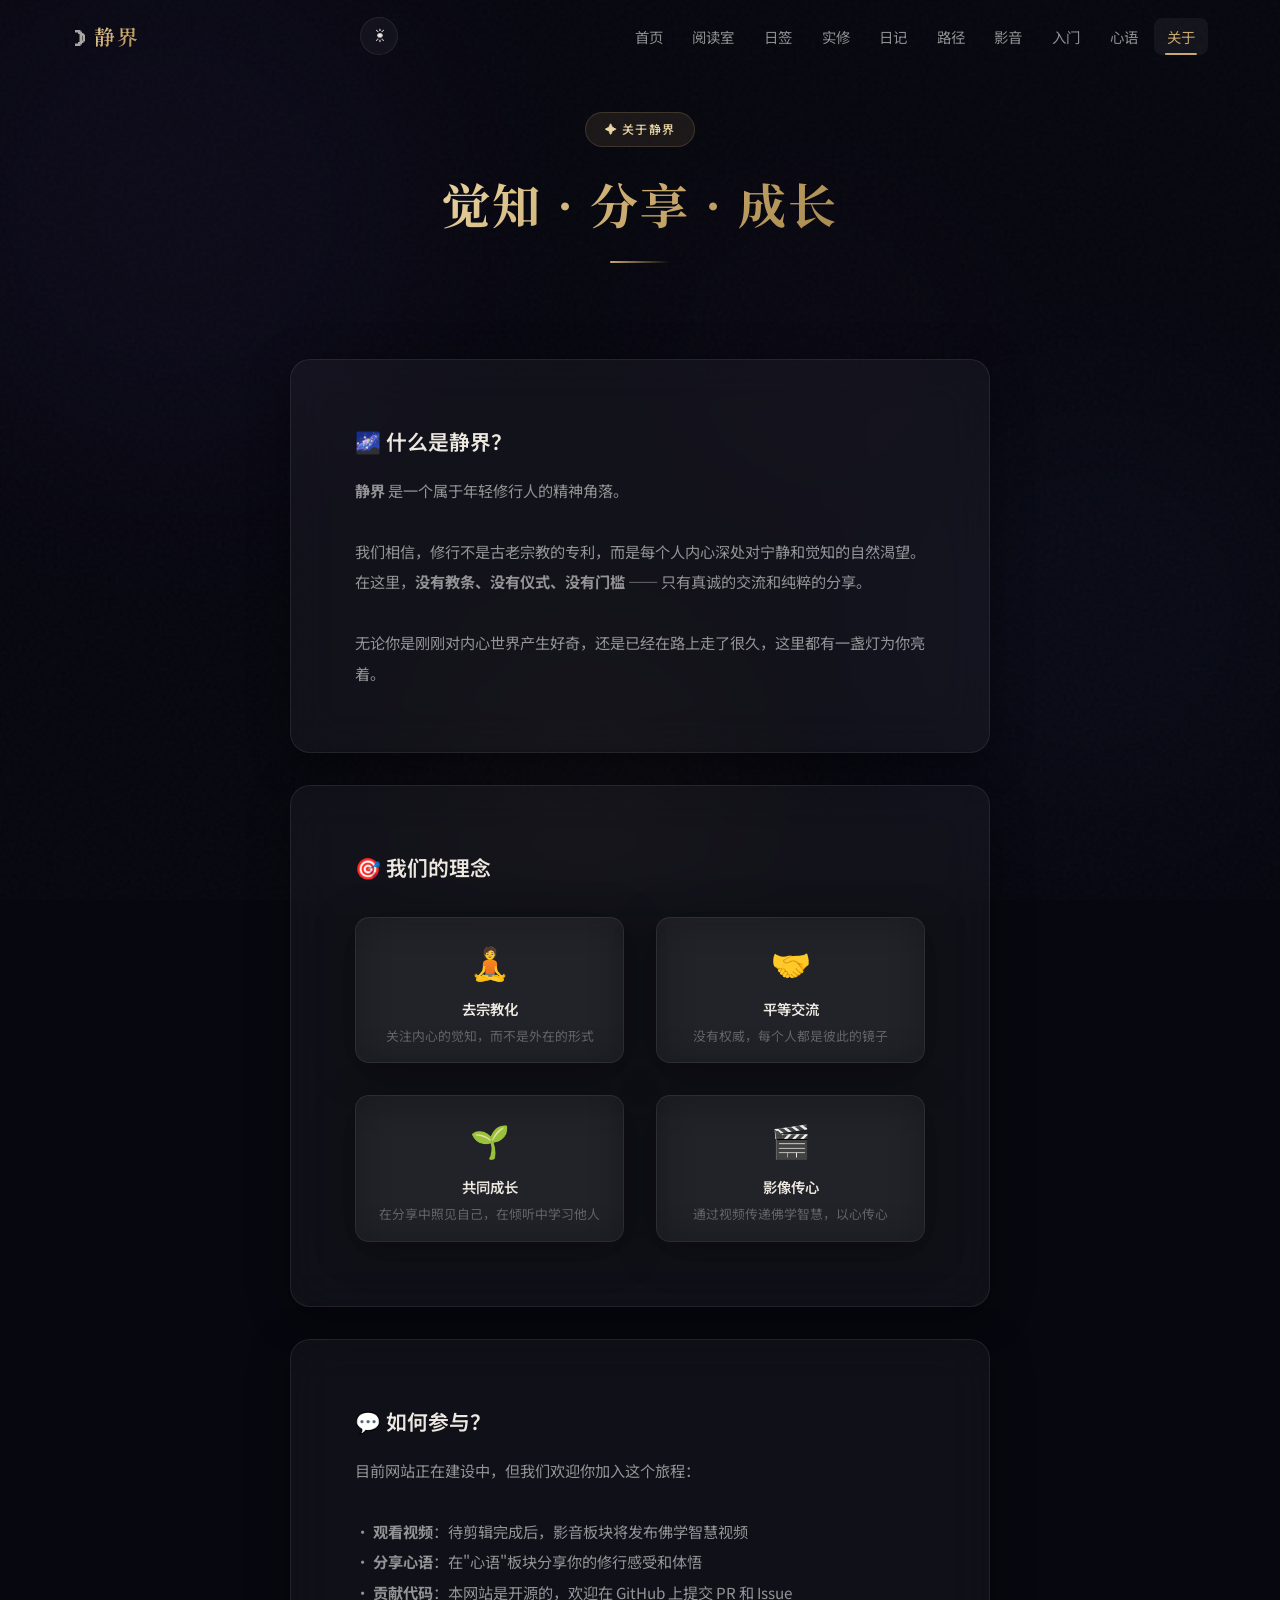
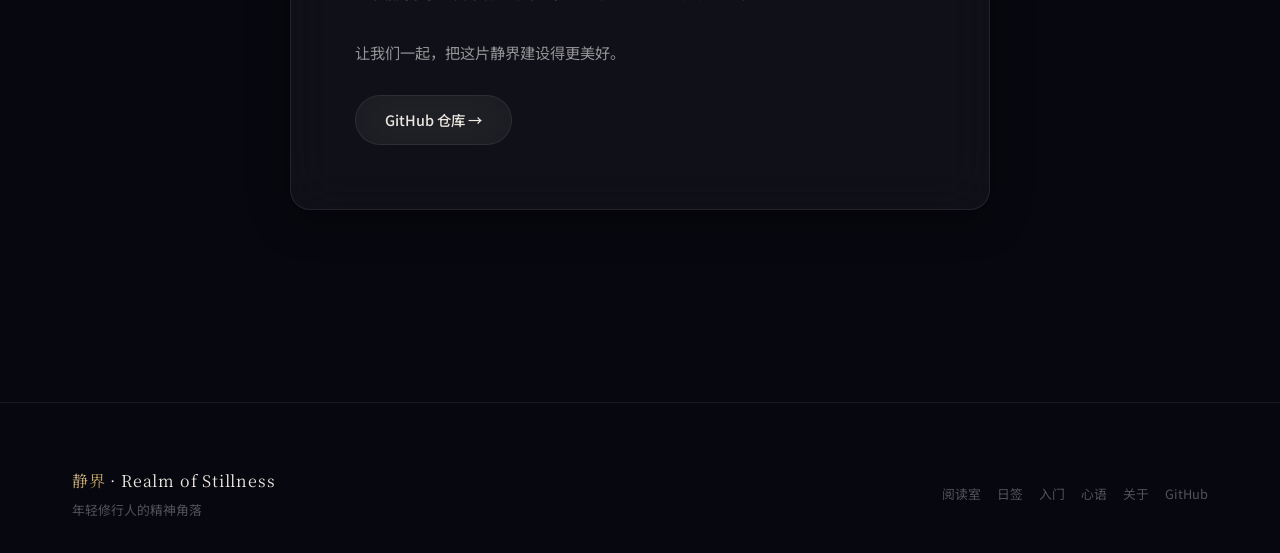
==== commit adbc9925: "📡 Phase 3 精进完成 — PWA离线 + 沉浸阅读 + 修行路径 + 功法补全 + CSS分层 + A11y 【已完成 7/7】  3.1 ✅ PWA 化 — manifest.json + " ====
--- a/about.html
+++ b/about.html
@@ -19,6 +19,8 @@
   <link rel="preconnect" href="https://fonts.gstatic.com" crossorigin>
   <link rel="preload" as="style" href="https://fonts.googleapis.com/css2?family=Noto+Serif+SC:wght@400;600;700&family=Noto+Sans+SC:wght@300;400;500;700&family=Inter:wght@300;400;500;600&display=swap">
   <!-- Canonical -->
+  <link rel="manifest" href="manifest.json">
+  <meta name="theme-color" content="#d4af37">
   <link rel="canonical" href="https://1332505739.github.io/jingjie/about">
   <link rel="stylesheet" href="css/style.css">
   <link rel="icon" href="data:image/svg+xml,<svg xmlns='http://www.w3.org/2000/svg' viewBox='0 0 100 100'><text y='.9em' font-size='90'>☽</text></svg>">
--- a/css/style.css
+++ b/css/style.css
@@ -1,9 +1,13 @@
 /* ============================================
    静界 · Realm of Stillness
    Glass UI Design System
+   
+   架构：Custom Properties → Base → Layout → Components → Pages → Animation → Responsive → A11y
    ============================================ */
 
-/* ----- Fonts ----- */
+/* ==========================================
+   ▸ LAYER 1: CSS Custom Properties & Themes
+   ========================================== *//* ----- Fonts ----- */
 @import url('https://fonts.googleapis.com/css2?family=Noto+Serif+SC:wght@400;600;700&family=Noto+Sans+SC:wght@300;400;500;700&family=Inter:wght@300;400;500;600&display=swap');
 
 /* ----- Reset & Base ----- */
@@ -118,6 +122,10 @@
 body, .glass, .glass-strong, .navbar, .btn, .footer {
   transition: background-color 0.4s ease, color 0.4s ease, border-color 0.4s ease;
 }
+
+/* ==========================================
+   ▸ LAYER 2: Base & Layout
+   ========================================== */
 
 /* ----- Background Canvas (animated) ----- */
 .background-canvas {
@@ -212,8 +220,8 @@
 .glass:hover {
   background: var(--glass-bg-hover);
   border-color: var(--glass-border-hover);
-  transform: translateY(-2px);
-  box-shadow: 0 12px 48px rgba(0, 0, 0, 0.5), 0 0 40px var(--accent-glow);
+  transform: translateY(-3px) scale(1.01);
+  box-shadow: 0 16px 56px rgba(0, 0, 0, 0.5), 0 0 48px var(--accent-glow);
 }
 
 .glass-strong {
@@ -280,6 +288,10 @@
   max-width: 600px;
   line-height: 1.8;
 }
+
+/* ==========================================
+   ▸ LAYER 3: Components (Nav, Footer, Cards, Buttons)
+   ========================================== */
 
 /* ----- Navigation ----- */
 .navbar {
@@ -340,12 +352,30 @@
 .navbar-links a {
   color: var(--text-secondary);
   text-decoration: none;
-  padding: 0.5rem 1rem;
+  padding: 0.5rem 0.8rem;
   border-radius: var(--radius-sm);
   font-size: 0.9rem;
   font-weight: 400;
   transition: all var(--transition-fast);
   position: relative;
+}
+
+.navbar-links a::after {
+  content: '';
+  position: absolute;
+  bottom: 0;
+  left: 50%;
+  width: 0;
+  height: 1.5px;
+  background: var(--accent);
+  transition: all 0.3s ease;
+  transform: translateX(-50%);
+  border-radius: 1px;
+}
+
+.navbar-links a:hover::after,
+.navbar-links a.active::after {
+  width: 60%;
 }
 
 .navbar-links a:hover,
@@ -400,8 +430,13 @@
 .theme-toggle:hover {
   background: var(--glass-bg-hover);
   border-color: var(--accent);
-  transform: scale(1.05);
-  box-shadow: 0 0 16px var(--accent-glow);
+  transform: scale(1.1) rotate(15deg);
+  box-shadow: 0 0 20px var(--accent-glow);
+}
+
+.theme-toggle:active {
+  transform: scale(0.92) rotate(-30deg);
+  transition: transform 0.15s ease;
 }
 
 [data-theme="light"] .theme-toggle {
@@ -476,6 +511,30 @@
   border: none;
   transition: all var(--transition-default);
   font-family: inherit;
+  position: relative;
+  overflow: hidden;
+}
+
+.btn::after {
+  content: '';
+  position: absolute;
+  inset: 0;
+  border-radius: 100px;
+  opacity: 0;
+  transition: opacity 0.3s ease;
+  pointer-events: none;
+}
+
+.btn:active::after {
+  opacity: 1;
+}
+
+.btn-primary::after {
+  background: radial-gradient(circle, rgba(255,255,255,0.3) 0%, transparent 70%);
+}
+
+.btn-glass::after {
+  background: radial-gradient(circle, var(--accent-glow) 0%, transparent 70%);
 }
 
 .btn-primary {
@@ -485,8 +544,8 @@
 }
 
 .btn-primary:hover {
-  transform: translateY(-2px);
-  box-shadow: 0 8px 30px rgba(201, 169, 110, 0.35);
+  transform: translateY(-2px) scale(1.03);
+  box-shadow: 0 8px 32px rgba(201, 169, 110, 0.4);
 }
 
 .btn-glass {
@@ -500,7 +559,7 @@
 .btn-glass:hover {
   background: var(--glass-bg-hover);
   border-color: var(--glass-border-hover);
-  transform: translateY(-2px);
+  transform: translateY(-2px) scale(1.03);
 }
 
 .btn-sm {
@@ -771,6 +830,10 @@
   color: var(--accent);
 }
 
+/* ==========================================
+   ▸ LAYER 4: Animations
+   ========================================== */
+
 /* ----- Animations ----- */
 .fade-in {
   opacity: 0;
@@ -851,7 +914,67 @@
   font-size: 0.9rem;
 }
 
-/* ----- Responsive ----- */
+/* ==========================================
+   ▸ LAYER 5: Responsive & Accessibility
+   ========================================== */
+
+/* ----- Skip-to-content link ----- */
+.skip-link {
+  position: absolute;
+  top: -100%;
+  left: var(--space-md);
+  padding: .5rem 1rem;
+  background: var(--gold);
+  color: #1a1a2e;
+  border-radius: 0 0 var(--radius-sm) var(--radius-sm);
+  font-weight: 600;
+  font-size: .85rem;
+  z-index: 10000;
+  transition: top .2s;
+}
+.skip-link:focus {
+  top: 0;
+}
+
+/* ----- Visible focus indicators ----- */
+:focus-visible {
+  outline: 2px solid var(--gold) !important;
+  outline-offset: 2px;
+}
+/* Remove focus for mouse clicks but keep for keyboard */
+:focus:not(:focus-visible) {
+  outline: none;
+}
+
+/* ----- aria-live announcer (visually hidden) ----- */
+.sr-only {
+  position: absolute;
+  width: 1px;
+  height: 1px;
+  padding: 0;
+  margin: -1px;
+  overflow: hidden;
+  clip: rect(0,0,0,0);
+  white-space: nowrap;
+  border: 0;
+}
+#a11y-announcer {
+  position: fixed;
+  bottom: 1rem;
+  left: 1rem;
+  z-index: 9999;
+  padding: .5rem 1rem;
+  background: var(--glass-bg);
+  backdrop-filter: blur(12px);
+  border: 1px solid var(--glass-border);
+  border-radius: var(--radius-sm);
+  font-size: .8rem;
+  color: var(--text-secondary);
+  opacity: 0;
+  transition: opacity .3s;
+  pointer-events: none;
+}
+#a11y-announcer.active { opacity:1; }
 @media (max-width: 768px) {
   :root {
     --space-md: 1.25rem;
@@ -1241,10 +1364,12 @@
   justify-content: space-between;
   align-items: center;
   margin-bottom: var(--space-lg);
-  padding-bottom: var(--space-sm);
+  padding: var(--space-xs) 0;
   border-bottom: 1px solid var(--glass-border);
+  border-top: 1px solid var(--glass-border);
   flex-wrap: wrap;
   gap: var(--space-xs);
+  font-size: 0.85rem;
 }
 
 .reader-nav {
@@ -1253,22 +1378,30 @@
   gap: var(--space-xs);
 }
 
+.reader-nav .btn-glass {
+  font-size: 0.85rem;
+  padding: 0.4rem 1rem;
+}
+
 .reader-chapter-indicator {
-  font-size: 0.75rem;
+  font-size: 0.8rem;
   color: var(--text-tertiary);
-  min-width: 3rem;
+  min-width: 3.5rem;
   text-align: center;
   font-variant-numeric: tabular-nums;
+  font-weight: 400;
 }
 
 /* Reader content */
 .reader-content {
   padding-bottom: var(--space-xl);
+  transition: opacity 0.2s ease, transform 0.2s ease;
 }
 
 .chapter-header {
   text-align: center;
-  margin-bottom: var(--space-lg);
+  margin-bottom: var(--space-xl);
+  margin-top: var(--space-lg);
   opacity: 0;
   transform: translateY(20px);
   transition: opacity 0.6s ease, transform 0.6s ease;
@@ -1281,27 +1414,30 @@
 
 .chapter-book-title {
   font-family: 'Noto Serif SC', serif;
-  font-size: 1rem;
+  font-size: 0.9rem;
   color: var(--accent);
-  margin-bottom: 0.2rem;
+  margin-bottom: 0.3rem;
   font-weight: 500;
+  letter-spacing: 0.08em;
 }
 
 .chapter-book-author {
-  font-size: 0.75rem;
+  font-size: 0.8rem;
   color: var(--text-tertiary);
+  margin-bottom: var(--space-sm);
 }
 
 .chapter-title {
   font-family: 'Noto Serif SC', serif;
-  font-size: 1.3rem;
-  font-weight: 600;
-  margin-bottom: var(--space-md);
+  font-size: 1.8rem;
+  font-weight: 700;
+  margin-bottom: var(--space-lg);
   color: var(--text-primary);
   opacity: 0;
   transform: translateY(20px);
   transition: opacity 0.6s ease, transform 0.6s ease;
   transition-delay: 0.1s;
+  letter-spacing: 0.03em;
 }
 
 .chapter-title.visible {
@@ -1311,15 +1447,16 @@
 
 .chapter-body {
   font-family: 'Noto Serif SC', 'Noto Sans SC', serif;
-  font-size: 1.05rem;
-  line-height: 2.1;
-  color: var(--text-secondary);
-  letter-spacing: 0.02em;
+  font-size: 1.15rem;
+  line-height: 2.2;
+  color: var(--text-primary);
+  letter-spacing: 0.025em;
   text-align: justify;
   opacity: 0;
   transform: translateY(20px);
   transition: opacity 0.6s ease, transform 0.6s ease;
   transition-delay: 0.2s;
+  word-break: break-word;
 }
 
 .chapter-body.visible {
@@ -1328,12 +1465,23 @@
 }
 
 .chapter-body p {
-  margin-bottom: 1.2em;
+  margin-bottom: 1.5em;
   text-indent: 2em;
 }
 
 .chapter-body p:first-child {
   text-indent: 0;
+}
+
+@media (min-width: 769px) {
+  .chapter-body {
+    font-size: 1.25rem;
+    line-height: 2.3;
+  }
+
+  .chapter-title {
+    font-size: 2rem;
+  }
 }
 
 /* Reading progress bar */
@@ -1349,6 +1497,125 @@
   border-radius: 0 2px 2px 0;
 }
 
+/* ----- Paragraph blocks with insight ----- */
+.para-block {
+  position: relative;
+  padding: 0.6rem 1rem;
+  margin: 0 calc(-1 * 1rem);
+  border-radius: var(--radius-sm);
+  transition: background 0.25s ease;
+  cursor: default;
+}
+
+.para-block.has-insight {
+  cursor: pointer;
+}
+
+.para-block.has-insight:hover {
+  background: var(--glass-bg);
+}
+
+.para-block p {
+  margin-bottom: 0;
+}
+
+.para-dot {
+  position: absolute;
+  right: 6px;
+  top: 4px;
+  font-size: 0.7rem;
+  color: var(--accent);
+  opacity: 0;
+  transition: opacity 0.25s ease;
+  pointer-events: auto;
+  padding: 4px;
+}
+
+.para-block.has-insight:hover .para-dot {
+  opacity: 1;
+}
+
+.para-block.has-insight::before {
+  content: '';
+  position: absolute;
+  left: 0;
+  top: 0;
+  width: 3px;
+  height: 100%;
+  background: var(--accent);
+  border-radius: 3px 0 0 3px;
+  opacity: 0;
+  transition: opacity 0.25s ease;
+}
+
+.para-block.has-insight:hover::before {
+  opacity: 0.5;
+}
+
+/* Insight tooltip */
+.insight-tooltip {
+  position: fixed;
+  z-index: 3000;
+  max-width: 420px;
+  padding: var(--space-md);
+  background: var(--bg-surface);
+  backdrop-filter: blur(20px);
+  -webkit-backdrop-filter: blur(20px);
+  border: 1px solid var(--accent);
+  border-radius: var(--radius-md);
+  box-shadow: 0 12px 48px rgba(0, 0, 0, 0.4), 0 0 24px var(--accent-glow);
+  opacity: 0;
+  visibility: hidden;
+  transform: translateY(4px);
+  transition: opacity 0.2s ease, transform 0.2s ease, visibility 0.2s;
+  pointer-events: none;
+}
+
+.insight-tooltip.visible {
+  opacity: 1;
+  visibility: visible;
+  transform: translateY(0);
+}
+
+.insight-content {
+  font-size: 0.9rem;
+  line-height: 1.85;
+  color: var(--text-secondary);
+}
+
+.insight-content::before {
+  content: '💡 ';
+  font-size: 0.75rem;
+}
+
+[data-theme="light"] .insight-tooltip {
+  box-shadow: 0 12px 48px rgba(0, 0, 0, 0.12), 0 0 24px var(--accent-glow);
+}
+
+/* Light mode reading comfort */
+[data-theme="light"] .chapter-body {
+  color: #3d3628;
+}
+
+[data-theme="light"] .chapter-header .divider {
+  opacity: 0.25;
+}
+
+[data-theme="light"] .reader-toolbar {
+  border-color: rgba(0, 0, 0, 0.08);
+}
+
+@media (max-width: 768px) {
+  .insight-tooltip {
+    max-width: calc(100vw - 32px);
+  }
+
+  .para-dot {
+    opacity: 0.5;
+    font-size: 0.75rem;
+  }
+}
+
 /* ----- Responsive reads ----- */
 @media (max-width: 768px) {
   .riqian-grid {
@@ -1391,3 +1658,214 @@
 ::-webkit-scrollbar-thumb:hover {
   background: rgba(255, 255, 255, 0.15);
 }
+
+/* ----- Scroll to Top ----- */
+.scroll-top-btn {
+  position: fixed;
+  bottom: 2rem;
+  right: 2rem;
+  width: 44px;
+  height: 44px;
+  border-radius: 50%;
+  border: 1px solid var(--glass-border);
+  background: var(--glass-bg);
+  backdrop-filter: blur(16px);
+  -webkit-backdrop-filter: blur(16px);
+  color: var(--text-primary);
+  font-size: 1.2rem;
+  cursor: pointer;
+  z-index: 900;
+  opacity: 0;
+  visibility: hidden;
+  transform: translateY(12px);
+  transition: all var(--transition-default);
+  display: flex;
+  align-items: center;
+  justify-content: center;
+}
+
+.scroll-top-btn.visible {
+  opacity: 1;
+  visibility: visible;
+  transform: translateY(0);
+}
+
+.scroll-top-btn:hover {
+  background: var(--glass-bg-hover);
+  border-color: var(--accent);
+  transform: translateY(-3px);
+  box-shadow: 0 8px 24px var(--accent-glow);
+}
+
+/* ----- Page entrance animation ----- */
+.page-header {
+  animation: pageIn 0.7s ease-out;
+}
+
+@keyframes pageIn {
+  from {
+    opacity: 0;
+    transform: translateY(24px);
+  }
+  to {
+    opacity: 1;
+    transform: translateY(0);
+  }
+}
+
+/* Hero enhancement */
+.hero-content {
+  animation: heroIn 1s ease-out;
+}
+
+@keyframes heroIn {
+  from {
+    opacity: 0;
+    transform: translateY(32px);
+  }
+  to {
+    opacity: 1;
+    transform: translateY(0);
+  }
+}
+
+.hero-badge {
+  animation: badgePulse 3s ease-in-out infinite;
+}
+
+@keyframes badgePulse {
+  0%, 100% { box-shadow: 0 0 0 0 rgba(201, 169, 110, 0.15); }
+  50% { box-shadow: 0 0 0 8px rgba(201, 169, 110, 0); }
+}
+
+/* Riqian breathing */
+.riqian-today {
+  animation: breathe 6s ease-in-out infinite;
+}
+
+@keyframes breathe {
+  0%, 100% { box-shadow: var(--glass-shadow), 0 0 0 0 var(--accent-glow); }
+  50% { box-shadow: var(--glass-shadow), 0 0 0 12px rgba(0,0,0,0); }
+}
+
+/* Scroll reveal enhancement */
+.fade-in {
+  opacity: 0;
+  transform: translateY(36px);
+  transition: opacity 0.7s cubic-bezier(0.16, 1, 0.3, 1), transform 0.7s cubic-bezier(0.16, 1, 0.3, 1);
+}
+
+/* Link hover effect */
+a:not(.btn):not(.navbar-logo):not(.navbar-links a) {
+  transition: color 0.2s ease, opacity 0.2s ease;
+}
+
+a:not(.btn):not(.navbar-logo):not(.navbar-links a):hover {
+  color: var(--accent-light);
+  opacity: 0.85;
+}
+
+/* Smooth navbar hide/show on scroll */
+.navbar {
+  transition: transform 0.4s cubic-bezier(0.16, 1, 0.3, 1), background 0.4s ease, padding 0.4s ease, border-color 0.4s ease;
+}
+
+.navbar.nav-hidden {
+  transform: translateY(-100%);
+}
+
+@media (max-width: 768px) {
+  .scroll-top-btn {
+    bottom: 1rem;
+    right: 1rem;
+    width: 40px;
+    height: 40px;
+    font-size: 1rem;
+  }
+}
+
+/* ----- Meridian table (经络表) ----- */
+.meridian-table td,
+.meridian-table th {
+  border-bottom: 1px solid var(--glass-border);
+  vertical-align: top;
+}
+
+.meridian-table tr:last-child td {
+  border-bottom: none;
+}
+
+.meridian-table tr:hover td {
+  background: var(--glass-bg);
+}
+
+@media (max-width: 768px) {
+  .meridian-table {
+    font-size: 0.78rem;
+  }
+  .meridian-table th,
+  .meridian-table td {
+    padding: 0.3rem 0.4rem;
+  }
+}
+
+/* ==========================================
+   prefers-reduced-motion — 全站动画降级
+   尊重用户系统偏好，关闭所有非必要动效
+   ========================================== */
+@media (prefers-reduced-motion: reduce) {
+  *,
+  *::before,
+  *::after {
+    animation-duration: 0.001ms !important;
+    animation-iteration-count: 1 !important;
+    transition-duration: 0.001ms !important;
+  }
+
+  /* Disable orbital float */
+  .background-canvas .orb {
+    animation: none !important;
+  }
+
+  /* Remove parallax/transform hovers */
+  .glass:hover,
+  .card:hover,
+  .btn:hover,
+  a:hover {
+    transform: none !important;
+  }
+
+  /* Disable scroll reveal — show everything immediately */
+  .fade-in {
+    opacity: 1 !important;
+    transform: none !important;
+    visibility: visible !important;
+  }
+
+  /* Disable reading progress bar animation */
+  .reading-progress {
+    transition: none !important;
+  }
+
+  /* Disable nav hidden animation */
+  .navbar.nav-hidden {
+    transform: none !important;
+    transition: none !important;
+  }
+
+  /* Disable timer circle glow */
+  .timer-circle.finished {
+    animation: none !important;
+  }
+
+  /* Disable ripple effect */
+  .btn-primary::after,
+  .btn-glass::after {
+    display: none !important;
+  }
+
+  /* Keep link underlines for better accessibility */
+  a:not(.navbar-logo):not(.btn) {
+    text-decoration: underline;
+  }
+}
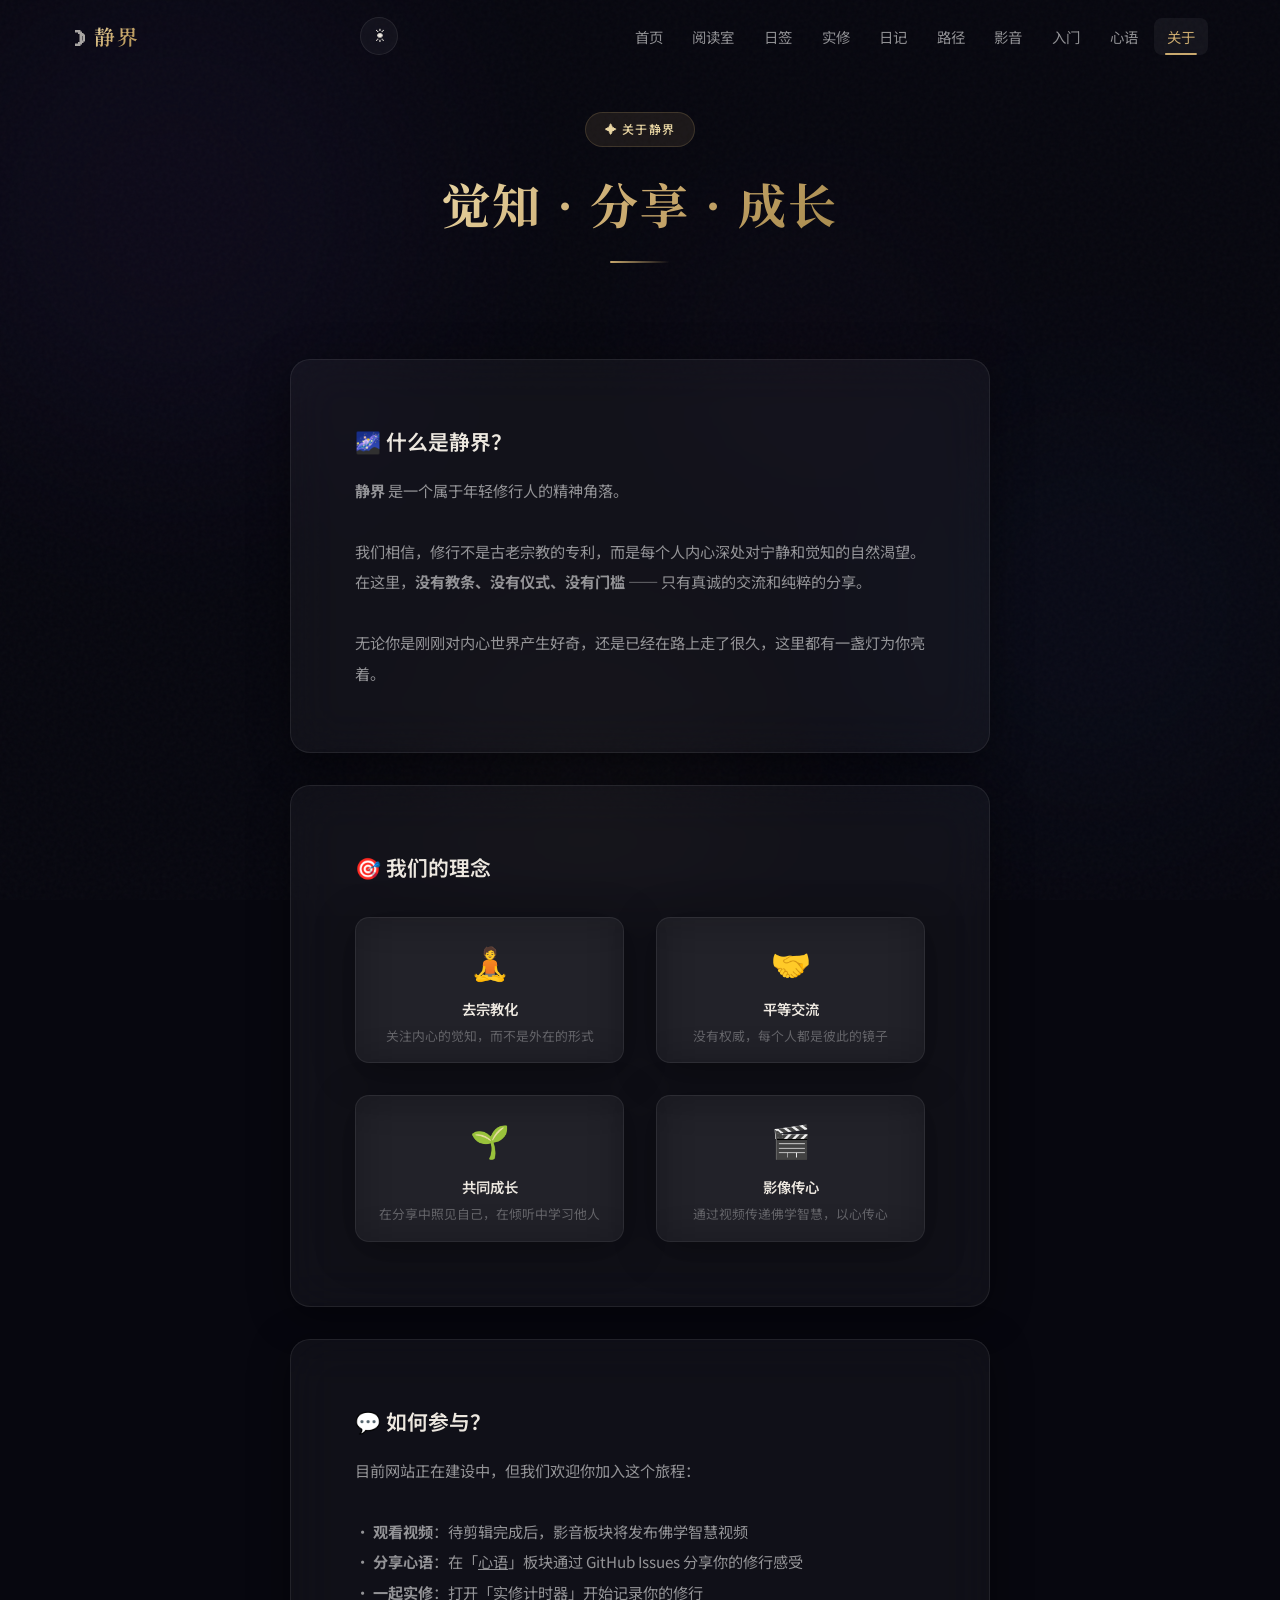
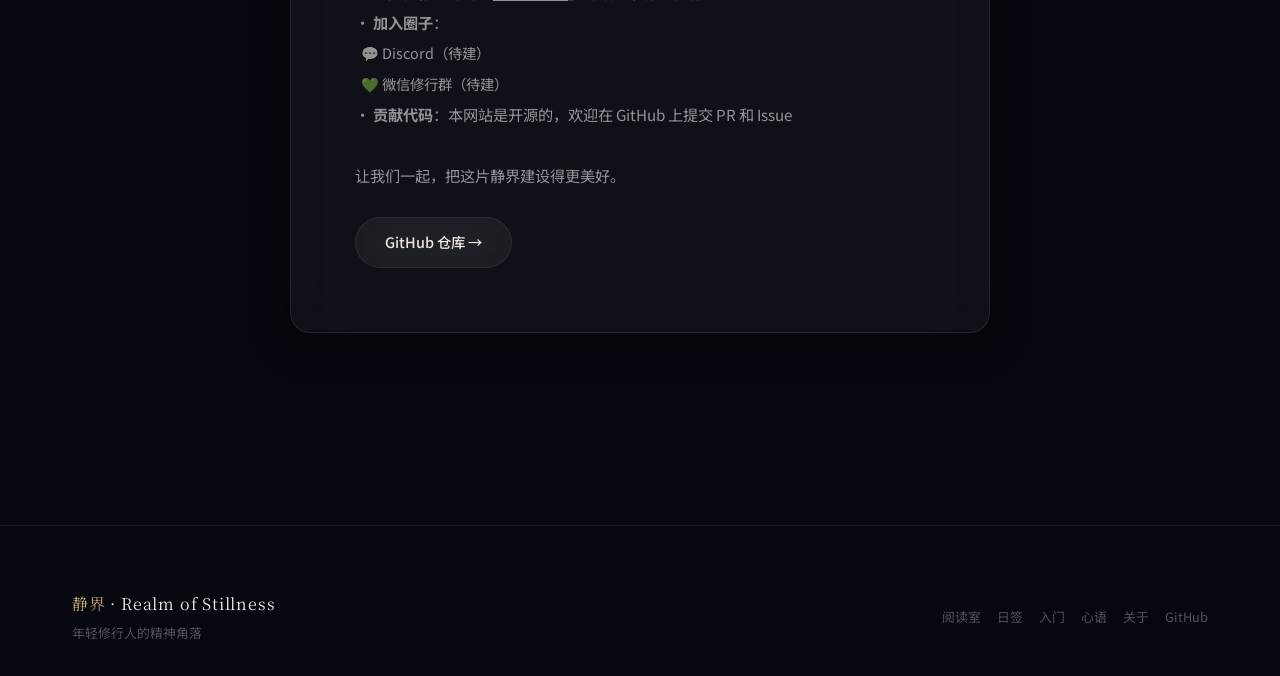
==== commit 8c53a202: "🌐 Phase 4 开境完成 — GitHub心语 + 环境音效 + SEO + 社区 【已完成 5/5】  4.1 ✅ GitHub Issues 心语提交与展示      - 心语页面集成 Git" ====
--- a/about.html
+++ b/about.html
@@ -106,7 +106,11 @@
         <p>
           目前网站正在建设中，但我们欢迎你加入这个旅程：<br><br>
           · <strong>观看视频</strong>：待剪辑完成后，影音板块将发布佛学智慧视频<br>
-          · <strong>分享心语</strong>：在"心语"板块分享你的修行感受和体悟<br>
+          · <strong>分享心语</strong>：在「<a href="experience.html" style="color:var(--gold);">心语</a>」板块通过 GitHub Issues 分享你的修行感受<br>
+          · <strong>一起实修</strong>：打开「<a href="timer.html" style="color:var(--gold);">实修计时器</a>」开始记录你的修行<br>
+          · <strong>加入圈子</strong>：<br>
+          &nbsp;&nbsp;<span style="font-size:.9rem;">💬 Discord（待建）</span><br>
+          &nbsp;&nbsp;<span style="font-size:.9rem;">💚 微信修行群（待建）</span><br>
           · <strong>贡献代码</strong>：本网站是开源的，欢迎在 GitHub 上提交 PR 和 Issue<br><br>
           让我们一起，把这片静界建设得更美好。
         </p>
